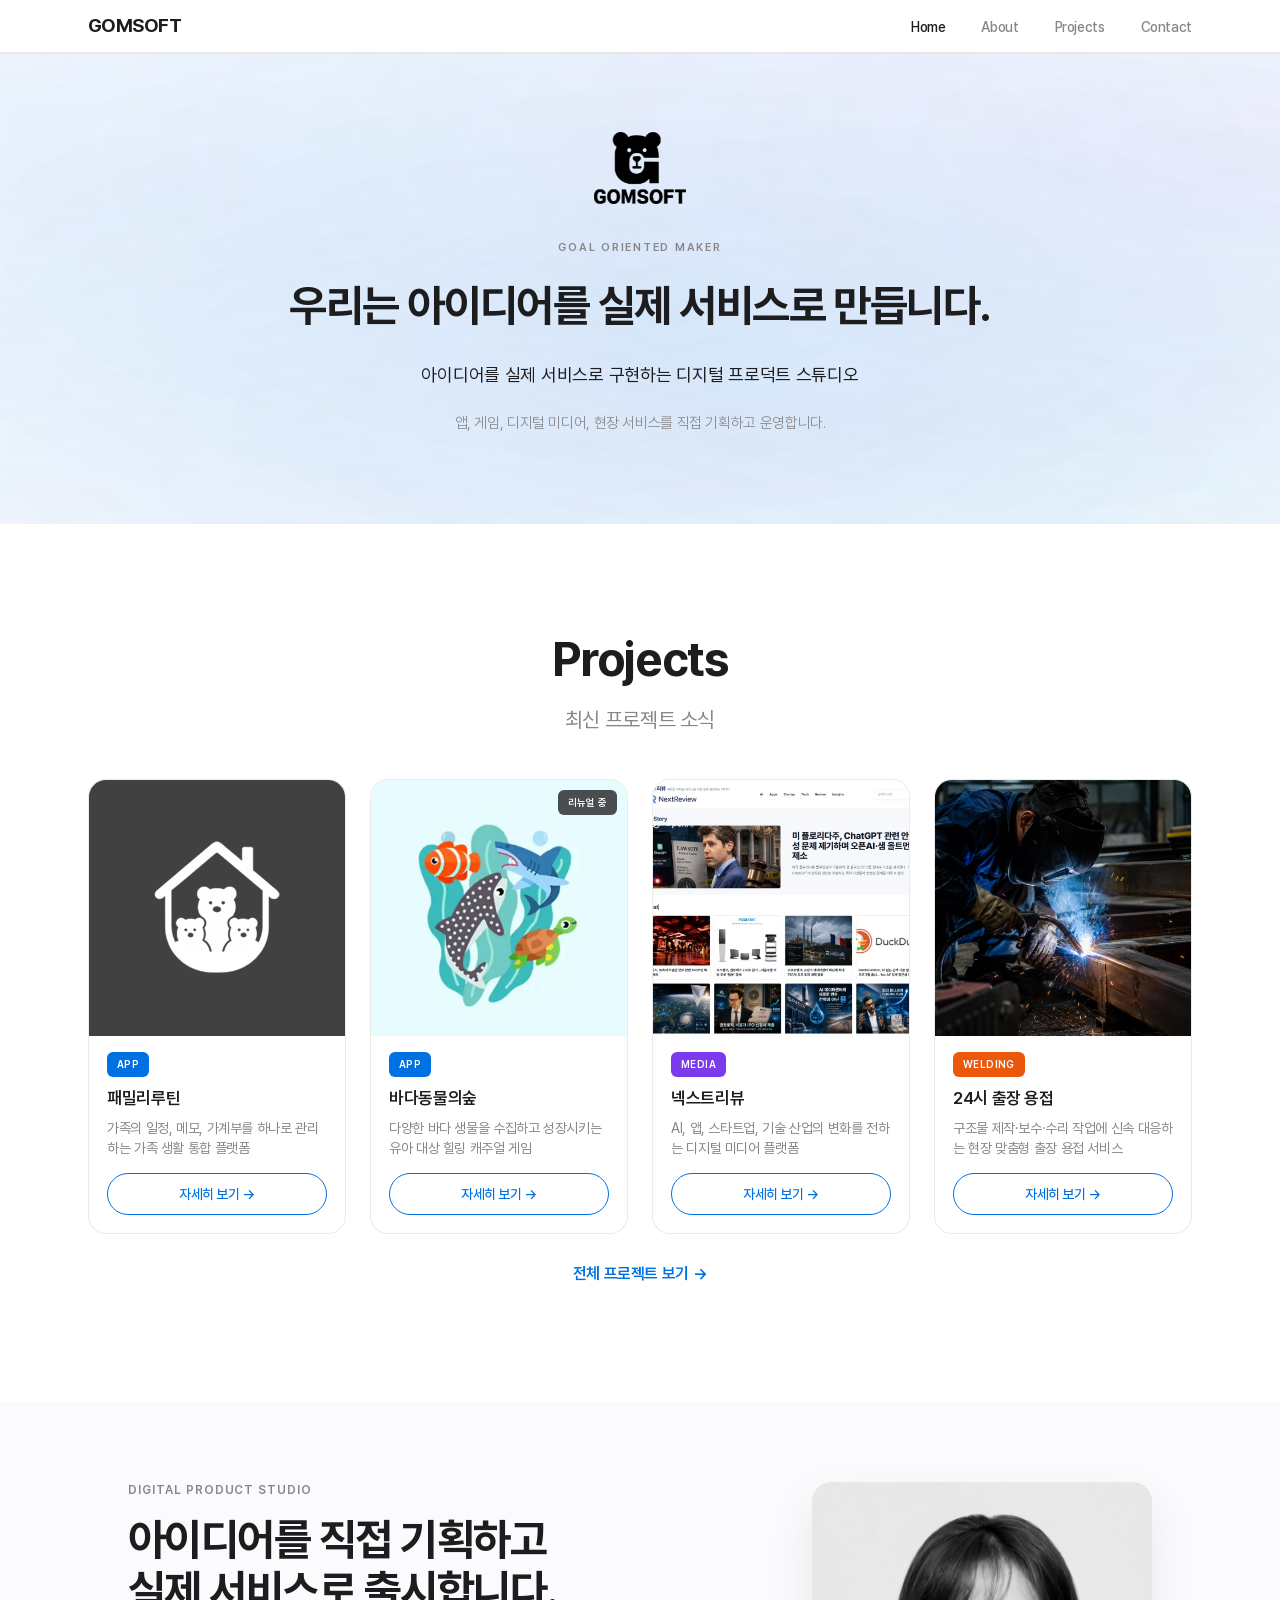
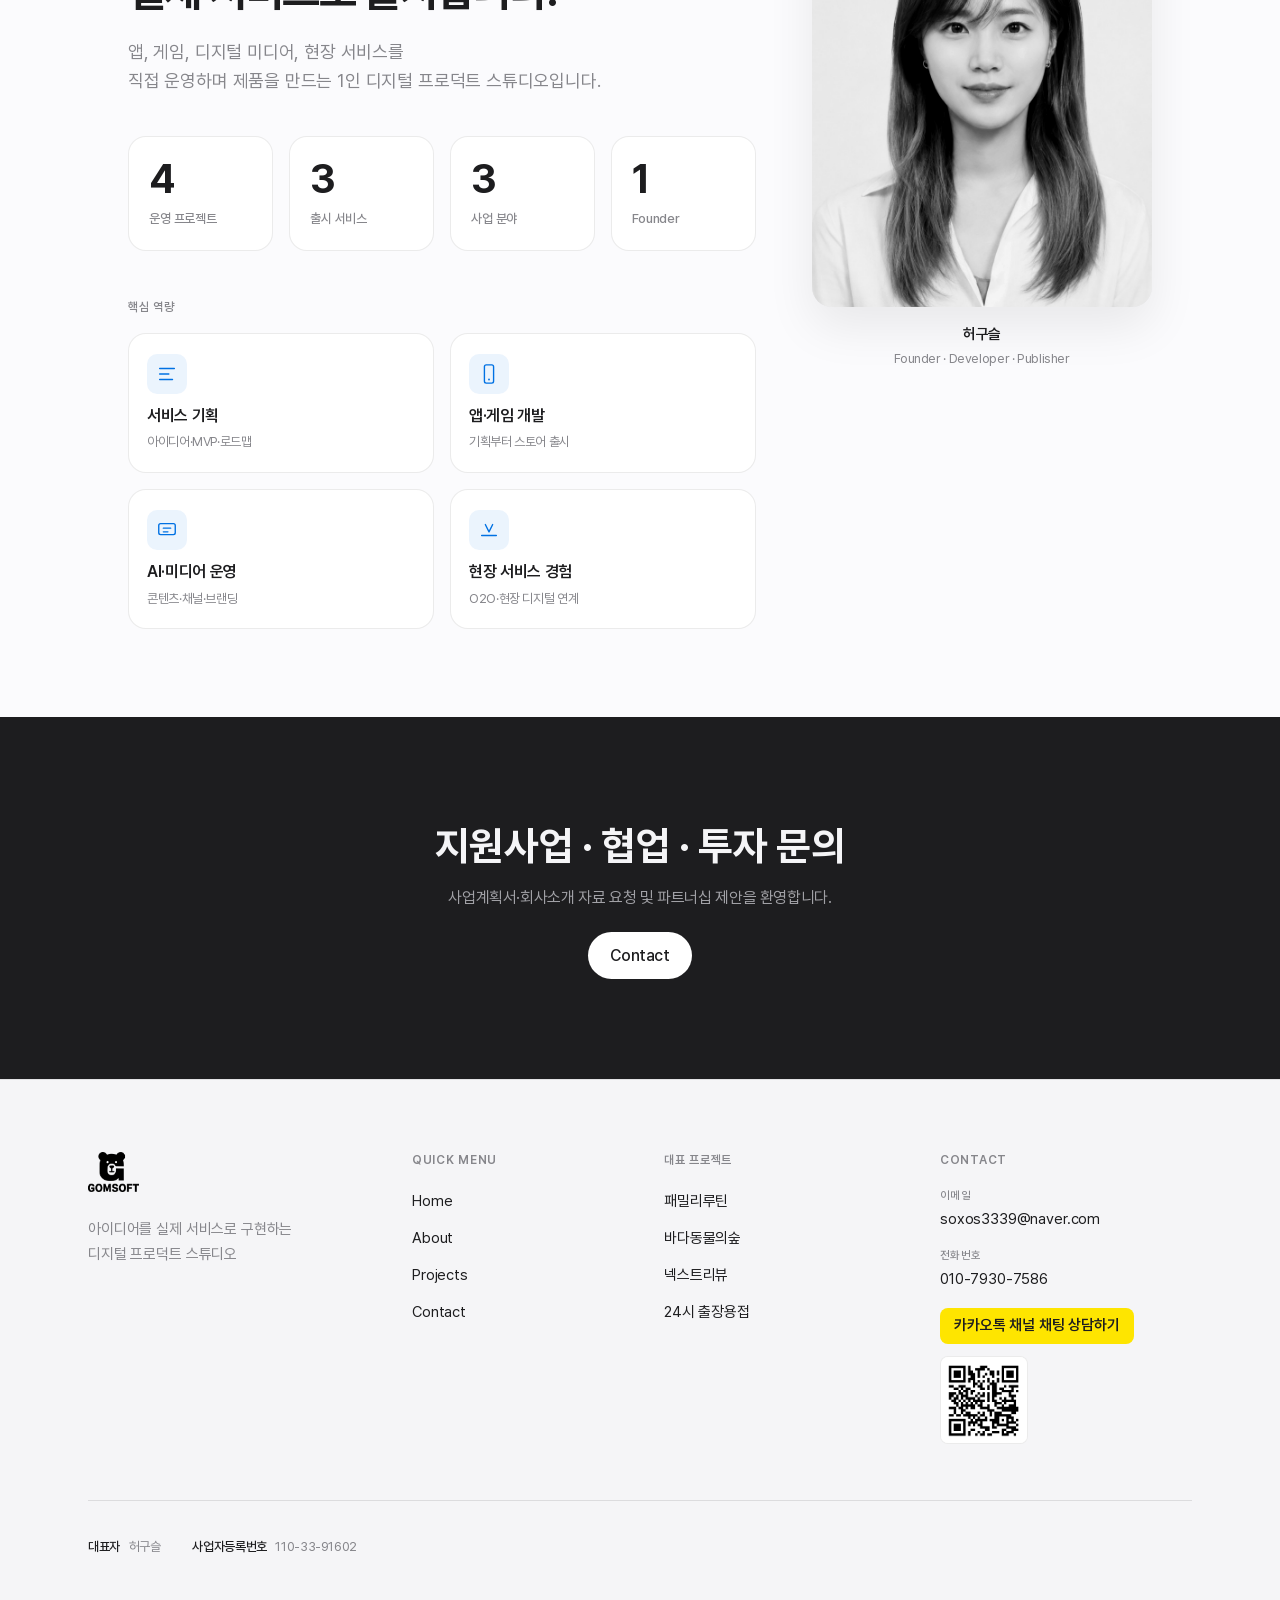
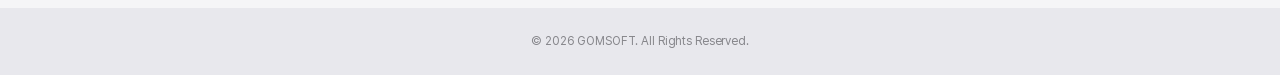
==== index.html @ bfc5f568 "오로라 카테고리마다 적용" ====
<!DOCTYPE html>
<html lang="ko">
<head>
  <meta charset="UTF-8">
  <meta name="viewport" content="width=device-width, initial-scale=1.0, viewport-fit=cover">
  <meta name="description" content="GOMSOFT — Goal Oriented Maker. 아이디어를 실제 서비스로 구현하는 디지털 프로덕트 스튜디오.">
  <meta property="og:title" content="GOMSOFT | 디지털 프로덕트 스튜디오">
  <meta property="og:description" content="우리는 아이디어를 실제 서비스로 만듭니다.">
  <meta property="og:type" content="website">
  <meta property="og:url" content="https://gomsoft.kr/">
  <meta property="og:image" content="https://gomsoft.kr/gomsoft_logo.png">
  <meta name="twitter:card" content="summary_large_image">
  <link rel="canonical" href="https://gomsoft.kr/">
  <link rel="preload" href="/assets/fonts/pretendard/Pretendard-Regular.subset.woff2" as="font" type="font/woff2" crossorigin>
  <link rel="preload" href="/assets/fonts/pretendard/Pretendard-Bold.subset.woff2" as="font" type="font/woff2" crossorigin>
  <link rel="stylesheet" href="/assets/css/main.css">
  <title>GOMSOFT | 디지털 프로덕트 스튜디오</title>
</head>
<body>
  <div id="siteHeader"></div>

  <section class="hero" id="homeHero">
    <div class="hero-inner">
      <div class="hero-logo">
        <img src="/assets/images/gomsoft-logo.png" alt="GOMSOFT" decoding="async">
      </div>
      <p class="hero-eyebrow" id="heroEyebrow"></p>
      <h1 id="heroHeadline"></h1>
      <p class="hero-lead" id="heroLead"></p>
      <p class="hero-support" id="heroSupport"></p>
    </div>
  </section>

  <section class="section section-alt home-projects-section">
    <div class="container">
      <div class="section-header">
        <h2>Projects</h2>
        <p>최신 프로젝트 소식</p>
      </div>
      <div id="projectsPreview">
        <div class="empty-state"><p>불러오는 중…</p></div>
      </div>
      <p class="section-footer-link">
        <a href="/projects/">전체 프로젝트 보기 →</a>
      </p>
    </div>
  </section>

  <div id="companyProfile"></div>

  <section class="cta-band">
    <h2>지원사업 · 협업 · 투자 문의</h2>
    <p>사업계획서·회사소개 자료 요청 및 파트너십 제안을 환영합니다.</p>
    <a href="/contact/" class="btn btn-primary">Contact</a>
  </section>

  <div id="siteFooter"></div>

  <script src="/assets/js/config.js"></script>
  <script src="/assets/js/project-types.js"></script>
  <script src="/assets/js/post-links.js"></script>
  <script src="/assets/js/components.js"></script>
  <script src="/assets/js/posts.js"></script>
  <script>
    document.getElementById("siteHeader").innerHTML = renderSiteHeader("home");
    document.getElementById("siteFooter").innerHTML = renderSiteFooter();
    const homeHero = document.getElementById("homeHero");
    if (homeHero) homeHero.insertAdjacentHTML("afterbegin", renderHeroAuroraMarkup());
    initHomePage();
    initNavigation();
    initHomeProjectsPreview();
    initHomeCompanyOverview();
  </script>
</body>
</html>
---- assets/css/main.css ----
@import url("/assets/css/pretendard.css");

/* ——— Mobile First · Breakpoints ———
   Mobile:  default ~767px
   Tablet:  min-width 768px
   Desktop: min-width 1200px
*/
:root {
  --bg: #ffffff;
  --bg-subtle: #fbfbfd;
  --text: #1d1d1f;
  --text-secondary: #86868b;
  --accent: #0071e3;
  --border: rgba(0, 0, 0, 0.08);
  --radius: 18px;
  --radius-sm: 12px;
  --nav-height: 52px;
  --mobile-category-nav-height: 48px;
  --header-stack-height: calc(var(--nav-height) + var(--mobile-category-nav-height));
  --container-pad: 20px;
  --max-width: 100%;
  --section-pad: 56px;
  --grid-gap: 16px;
  --font: "Pretendard", -apple-system, BlinkMacSystemFont, "Segoe UI", sans-serif;
  --fw-thin: 100;
  --fw-extralight: 200;
  --fw-light: 300;
  --fw-regular: 400;
  --fw-medium: 500;
  --fw-semibold: 600;
  --fw-bold: 700;
  --fw-extrabold: 800;
  --fw-black: 900;
}

*,
*::before,
*::after {
  box-sizing: border-box;
}

html {
  scroll-behavior: smooth;
  overflow-x: hidden;
}

body {
  margin: 0;
  overflow-x: hidden;
  font-family: var(--font);
  font-weight: var(--fw-regular);
  background: var(--bg);
  color: var(--text);
  line-height: 1.47059;
  font-size: 16px;
  letter-spacing: -0.022em;
  -webkit-font-smoothing: antialiased;
}

img,
video {
  max-width: 100%;
  height: auto;
  display: block;
}

a {
  color: var(--accent);
  text-decoration: none;
}

button,
input,
select,
textarea {
  font-family: var(--font);
}

.container {
  width: 100%;
  max-width: var(--max-width);
  margin: 0 auto;
  padding: 0 var(--container-pad);
}

/* ——— Nav (fixed header · mobile category tabs) ——— */
.site-header-stack {
  position: fixed;
  top: 0;
  left: 0;
  right: 0;
  z-index: 1000;
  background: rgba(255, 255, 255, 0.94);
  backdrop-filter: saturate(180%) blur(20px);
  -webkit-backdrop-filter: saturate(180%) blur(20px);
  border-bottom: 1px solid var(--border);
  box-shadow: 0 1px 0 rgba(0, 0, 0, 0.04);
}

.site-header {
  position: relative;
  top: auto;
  height: var(--nav-height);
  background: transparent;
  backdrop-filter: none;
  -webkit-backdrop-filter: none;
  border-bottom: none;
}

.mobile-category-nav {
  display: none;
}

body {
  padding-top: var(--nav-height);
}

.nav-inner {
  width: 100%;
  max-width: var(--max-width);
  margin: 0 auto;
  padding: 0 var(--container-pad);
  height: 100%;
  display: flex;
  align-items: center;
  justify-content: space-between;
}

.logo {
  font-size: 19px;
  font-weight: var(--fw-bold);
  letter-spacing: -0.03em;
  color: var(--text);
  text-decoration: none;
  z-index: 1001;
}

.logo:hover {
  text-decoration: none;
}

.nav-toggle {
  display: flex;
  flex-direction: column;
  align-items: center;
  justify-content: center;
  gap: 5px;
  width: 44px;
  height: 44px;
  margin: 0;
  padding: 0;
  background: var(--bg);
  border: 1px solid var(--border);
  border-radius: 10px;
  cursor: pointer;
  z-index: 1001;
  flex-shrink: 0;
  -webkit-tap-highlight-color: transparent;
  transition: background 0.2s ease, border-color 0.2s ease;
}

.nav-toggle-bar {
  display: block;
  width: 18px;
  height: 2px;
  background: var(--text);
  border-radius: 1px;
  transition: transform 0.2s ease, opacity 0.2s ease;
}

.nav-toggle.is-open .nav-toggle-bar:nth-child(1) {
  transform: translateY(7px) rotate(45deg);
}

.nav-toggle.is-open .nav-toggle-bar:nth-child(2) {
  opacity: 0;
}

.nav-toggle.is-open .nav-toggle-bar:nth-child(3) {
  transform: translateY(-7px) rotate(-45deg);
}

.nav-menu {
  position: fixed;
  top: var(--header-stack-height);
  left: 0;
  right: 0;
  list-style: none;
  margin: 0;
  padding: 20px var(--container-pad) 28px;
  background: rgba(255, 255, 255, 0.55);
  backdrop-filter: saturate(180%) blur(20px);
  -webkit-backdrop-filter: saturate(180%) blur(20px);
  flex-direction: column;
  align-items: stretch;
  gap: 4px;
  border-bottom: 1px solid var(--border);
  transform: translateY(-110%);
  opacity: 0;
  pointer-events: none;
  transition: transform 0.28s ease, opacity 0.28s ease;
}

.nav-menu.open {
  transform: translateY(0);
  opacity: 1;
  pointer-events: auto;
}

.nav-menu a {
  display: block;
  padding: 14px 4px;
  font-size: 17px;
  font-weight: var(--fw-medium);
  color: var(--text-secondary);
  text-decoration: none;
  min-height: 44px;
  line-height: 44px;
}

.nav-menu a:hover,
.nav-menu a.active {
  color: var(--text);
  text-decoration: none;
}

/* Mobile: category tabs below header */
@media (max-width: 767px) {
  .mobile-category-nav {
    display: block;
    height: var(--mobile-category-nav-height);
    border-top: 1px solid var(--border);
    background: rgba(255, 255, 255, 0.98);
  }

  .mobile-category-nav-inner {
    display: flex;
    align-items: stretch;
    gap: 6px;
    height: 100%;
    padding: 6px var(--container-pad);
    overflow-x: auto;
    -webkit-overflow-scrolling: touch;
    scrollbar-width: none;
  }

  .mobile-category-nav-inner::-webkit-scrollbar {
    display: none;
  }

  .mobile-category-link {
    flex: 1 0 auto;
    min-width: 4.5rem;
    display: inline-flex;
    align-items: center;
    justify-content: center;
    padding: 0 12px;
    font-size: 13px;
    font-weight: var(--fw-medium);
    letter-spacing: -0.01em;
    color: var(--text-secondary);
    text-decoration: none;
    background: var(--bg-subtle);
    border: 1px solid var(--border);
    border-radius: 8px;
    white-space: nowrap;
    transition: background 0.2s ease, color 0.2s ease, border-color 0.2s ease;
    -webkit-tap-highlight-color: transparent;
  }

  .mobile-category-link.active {
    color: #fff;
    background: var(--text);
    border-color: var(--text);
  }

  body {
    padding-top: var(--header-stack-height);
  }

  .post-detail {
    padding-top: 32px;
  }

  .page-hero {
    padding-top: 28px;
  }

  .contact-hero {
    padding-top: 40px;
  }

  .admin-wrap {
    padding-top: 24px;
  }
}

/* ——— Hero (Aurora · OpenAI / Linear tone) ——— */
:root {
  --hero-aurora-blue: rgba(59, 130, 246, 0.11);
  --hero-aurora-purple: rgba(139, 92, 246, 0.11);
  --hero-aurora-cyan: rgba(6, 182, 212, 0.09);
}

@keyframes hero-aurora-blue {
  0%,
  100% {
    transform: translate(-12%, -8%) scale(1.02) rotate(-2deg);
    opacity: 0.45;
  }
  25% {
    transform: translate(10%, -10%) scale(1.14) rotate(1deg);
    opacity: 1;
  }
  50% {
    transform: translate(12%, 10%) scale(1.1) rotate(2deg);
    opacity: 0.55;
  }
  75% {
    transform: translate(-8%, 12%) scale(1.12) rotate(-1deg);
    opacity: 0.88;
  }
}

@keyframes hero-aurora-purple {
  0%,
  100% {
    transform: translate(10%, -6%) scale(1.08) rotate(1deg);
    opacity: 0.5;
  }
  33% {
    transform: translate(-14%, 4%) scale(1.15) rotate(-2deg);
    opacity: 0.95;
  }
  66% {
    transform: translate(-6%, 14%) scale(1.1) rotate(1deg);
    opacity: 0.6;
  }
}

@keyframes hero-aurora-cyan {
  0%,
  100% {
    transform: translate(0%, 10%) scale(1.05) rotate(0deg);
    opacity: 0.4;
  }
  20% {
    transform: translate(-10%, -6%) scale(1.12) rotate(-1deg);
    opacity: 0.85;
  }
  55% {
    transform: translate(8%, -12%) scale(1.16) rotate(2deg);
    opacity: 1;
  }
  80% {
    transform: translate(14%, 6%) scale(1.08) rotate(-2deg);
    opacity: 0.5;
  }
}

@keyframes hero-logo-float {
  0%,
  100% {
    transform: translateY(-4px);
  }
  50% {
    transform: translateY(4px);
  }
}

@keyframes hero-fade-up {
  from {
    opacity: 0;
    transform: translateY(20px);
  }
  to {
    opacity: 1;
    transform: translateY(0);
  }
}

.hero {
  position: relative;
  overflow: hidden;
  text-align: center;
  padding: 40px var(--container-pad) 64px;
  background: #ffffff;
  isolation: isolate;
}

.hero-aurora {
  position: absolute;
  inset: 0;
  z-index: 0;
  pointer-events: none;
  overflow: hidden;
}

.hero-aurora-layer {
  position: absolute;
  width: 165%;
  height: 165%;
  left: -32%;
  top: -32%;
  will-change: transform, opacity;
  border-radius: 50%;
  opacity: 0.75;
}

.hero-aurora-layer--blue {
  background:
    radial-gradient(ellipse 92% 88% at 24% 36%, var(--hero-aurora-blue) 0%, transparent 74%),
    radial-gradient(ellipse 70% 65% at 55% 70%, rgba(59, 130, 246, 0.06) 0%, transparent 72%);
  animation: hero-aurora-blue 6s ease-in-out infinite;
}

.hero-aurora-layer--purple {
  background:
    radial-gradient(ellipse 90% 86% at 78% 32%, var(--hero-aurora-purple) 0%, transparent 74%),
    radial-gradient(ellipse 72% 68% at 40% 88%, rgba(139, 92, 246, 0.05) 0%, transparent 70%);
  animation: hero-aurora-purple 7s ease-in-out infinite;
}

.hero-aurora-layer--cyan {
  background:
    radial-gradient(ellipse 95% 90% at 52% 52%, var(--hero-aurora-cyan) 0%, transparent 76%),
    radial-gradient(ellipse 80% 75% at 68% 68%, rgba(6, 182, 212, 0.05) 0%, transparent 72%);
  animation: hero-aurora-cyan 8s ease-in-out infinite;
}

.hero-inner {
  position: relative;
  z-index: 1;
  max-width: 680px;
  margin: 0 auto;
  padding: 0 8px;
}

.hero-logo {
  margin-bottom: 28px;
}

.hero-logo img {
  display: block;
  width: auto;
  height: auto;
  max-width: min(240px, 78vw);
  max-height: 56px;
  margin: 0 auto;
  object-fit: contain;
  animation: hero-logo-float 8s ease-in-out infinite;
}

.hero-eyebrow {
  margin: 0 0 20px;
  padding: 0;
  font-size: 11px;
  font-weight: var(--fw-semibold);
  letter-spacing: 0.16em;
  text-transform: uppercase;
  color: var(--text-secondary);
  opacity: 0;
  animation: hero-fade-up 0.8s cubic-bezier(0.22, 1, 0.36, 1) 0.05s forwards;
}

.hero h1 {
  font-size: clamp(28px, 6.2vw, 48px);
  font-weight: var(--fw-bold);
  letter-spacing: -0.035em;
  line-height: 1.18;
  margin: 0 auto 24px;
  max-width: 11em;
  word-break: keep-all;
  text-wrap: balance;
  opacity: 0;
  animation: hero-fade-up 0.8s cubic-bezier(0.22, 1, 0.36, 1) forwards;
}

.hero-lead {
  font-size: clamp(16px, 2.6vw, 19px);
  font-weight: var(--fw-regular);
  letter-spacing: -0.015em;
  line-height: 1.65;
  color: var(--text);
  margin: 0 auto 18px;
  max-width: 20em;
  word-break: keep-all;
  text-wrap: balance;
  opacity: 0;
  animation: hero-fade-up 0.8s cubic-bezier(0.22, 1, 0.36, 1) 0.2s forwards;
}

.hero-support {
  font-size: clamp(14px, 2.2vw, 16px);
  font-weight: var(--fw-light);
  line-height: 1.75;
  color: var(--text-secondary);
  margin: 0 auto;
  max-width: 24em;
  word-break: keep-all;
  text-wrap: pretty;
  opacity: 0;
  animation: hero-fade-up 0.8s cubic-bezier(0.22, 1, 0.36, 1) 0.4s forwards;
}

@media (prefers-reduced-motion: reduce) {
  .hero-aurora-layer,
  .hero-logo img {
    animation: none;
  }

  .hero-eyebrow,
  .hero h1,
  .hero-lead,
  .hero-support {
    animation: none;
    opacity: 1;
    transform: none;
  }
}

/* ——— Buttons ——— */
.btn {
  display: inline-flex;
  align-items: center;
  justify-content: center;
  min-height: 44px;
  padding: 12px 22px;
  font-size: 16px;
  font-weight: var(--fw-medium);
  border-radius: 980px;
  text-decoration: none;
  transition: background 0.2s, transform 0.2s, box-shadow 0.2s;
  border: none;
  cursor: pointer;
  -webkit-tap-highlight-color: transparent;
}

.btn-primary {
  background: var(--accent);
  color: #fff;
}

.btn-secondary {
  background: transparent;
  color: var(--accent);
  border: 1px solid var(--accent);
}

/* ——— Sections ——— */
.section {
  padding: var(--section-pad) 0;
}

.section-alt {
  background: var(--bg-subtle);
}

.section-header {
  text-align: center;
  max-width: 640px;
  margin: 0 auto 32px;
  padding: 0 4px;
}

.section-header h2 {
  font-size: clamp(26px, 6vw, 48px);
  font-weight: var(--fw-bold);
  letter-spacing: -0.03em;
  margin: 0 0 10px;
}

.section-header p {
  font-size: clamp(15px, 3.8vw, 21px);
  color: var(--text-secondary);
  margin: 0;
}

/* ——— Home: Hero · Profile · Projects bands ——— */
.home-projects-section {
  background: var(--bg);
}

/* ——— Company Overview (Home) ——— */
.profile-section.company-overview {
  padding: 64px 0 72px;
  background: var(--bg-subtle);
}

.company-overview-inner {
  max-width: 1120px;
}

.company-overview-layout {
  display: flex;
  flex-direction: column;
  gap: 48px;
  align-items: stretch;
}

.company-overview-visual {
  order: -1;
  width: 100%;
  max-width: 320px;
  margin: 0 auto;
}

.overview-portrait {
  margin: 0;
}

.overview-portrait-frame {
  border-radius: 20px;
  overflow: hidden;
  background: #e8e8ed;
  box-shadow: 0 20px 48px rgba(0, 0, 0, 0.08);
  line-height: 0;
}

.overview-portrait-frame img {
  display: block;
  width: 100%;
  aspect-ratio: 4 / 5;
  object-fit: cover;
  object-position: center top;
  filter: grayscale(100%) contrast(1.06);
}

.overview-portrait-caption {
  display: flex;
  flex-direction: column;
  gap: 4px;
  margin-top: 16px;
  padding: 0 4px;
  text-align: center;
}

.overview-portrait-name {
  font-size: 15px;
  font-weight: var(--fw-semibold);
  letter-spacing: -0.02em;
  color: var(--text);
}

.overview-portrait-role {
  font-size: 13px;
  color: var(--text-secondary);
}

.company-overview-main {
  min-width: 0;
}

.overview-eyebrow {
  margin: 0 0 16px;
  font-size: 12px;
  font-weight: var(--fw-semibold);
  letter-spacing: 0.08em;
  text-transform: uppercase;
  color: var(--text-secondary);
}

.overview-headline {
  margin: 0 0 20px;
  font-size: clamp(28px, 6.5vw, 44px);
  font-weight: var(--fw-bold);
  letter-spacing: -0.035em;
  line-height: 1.15;
  color: var(--text);
}

.overview-description {
  margin: 0 0 40px;
  max-width: 36em;
  font-size: clamp(16px, 2.6vw, 18px);
  font-weight: var(--fw-regular);
  line-height: 1.65;
  color: var(--text-secondary);
  letter-spacing: -0.01em;
}

.overview-kpi-grid {
  display: grid;
  grid-template-columns: repeat(2, minmax(0, 1fr));
  gap: 12px;
  margin-bottom: 48px;
}

.overview-kpi-card {
  padding: 22px 20px;
  background: var(--bg);
  border: 1px solid var(--border);
  border-radius: var(--radius);
  transition: box-shadow 0.25s ease, transform 0.25s ease, border-color 0.2s ease;
}

.overview-kpi-value {
  display: block;
  font-size: clamp(32px, 8vw, 40px);
  font-weight: var(--fw-bold);
  letter-spacing: -0.04em;
  line-height: 1;
  color: var(--text);
}

.overview-kpi-label {
  display: block;
  margin-top: 10px;
  font-size: 13px;
  font-weight: var(--fw-medium);
  color: var(--text-secondary);
  letter-spacing: -0.01em;
}

.overview-capabilities-label {
  margin: 0 0 16px;
  font-size: 12px;
  font-weight: var(--fw-semibold);
  letter-spacing: 0.06em;
  text-transform: uppercase;
  color: var(--text-secondary);
}

.overview-cap-grid {
  display: grid;
  grid-template-columns: 1fr;
  gap: 12px;
}

.overview-cap-card {
  display: flex;
  flex-direction: column;
  align-items: flex-start;
  gap: 10px;
  padding: 20px 18px;
  background: var(--bg);
  border: 1px solid var(--border);
  border-radius: var(--radius);
  transition: box-shadow 0.25s ease, transform 0.25s ease, border-color 0.2s ease;
}

.overview-cap-icon-wrap {
  display: flex;
  align-items: center;
  justify-content: center;
  width: 40px;
  height: 40px;
  border-radius: 10px;
  background: rgba(0, 113, 227, 0.08);
  color: var(--accent);
}

.overview-cap-title {
  margin: 0;
  font-size: 16px;
  font-weight: var(--fw-semibold);
  letter-spacing: -0.02em;
  color: var(--text);
}

.overview-cap-desc {
  margin: -4px 0 0;
  font-size: 13px;
  line-height: 1.45;
  color: var(--text-secondary);
}

/* ——— Project cards (About · 진행 중인 사업) ——— */
.project-grid {
  display: grid;
  grid-template-columns: 1fr;
  gap: var(--grid-gap);
  max-width: 960px;
  margin: 0 auto;
}

.project-card {
  background: var(--bg);
  border: 1px solid var(--border);
  border-radius: var(--radius);
  padding: 18px;
  display: flex;
  flex-direction: row;
  align-items: flex-start;
  gap: 16px;
  height: 100%;
  min-width: 0;
  transition: box-shadow 0.25s ease, transform 0.25s ease;
}

.section-alt .project-card {
  background: #fff;
}

.project-card-media {
  position: relative;
  flex-shrink: 0;
  width: 88px;
  height: 88px;
  border-radius: 10px;
  overflow: hidden;
  background: var(--bg-subtle);
}

.project-card-media .post-card-status-overlay {
  top: 6px;
  right: 6px;
  font-size: 9px;
  padding: 4px 7px;
}

.project-card-media img {
  width: 100%;
  height: 100%;
  object-fit: cover;
  display: block;
}

.project-card-body {
  flex: 1;
  min-width: 0;
  display: flex;
  flex-direction: column;
  align-items: flex-start;
  text-align: left;
}

.project-card h3 {
  font-size: 17px;
  font-weight: var(--fw-bold);
  margin: 0;
  letter-spacing: -0.02em;
}

.project-card-body > p {
  font-size: 14px;
  color: var(--text-secondary);
  margin: 6px 0 0;
  line-height: 1.45;
}

.project-card-meta {
  display: flex;
  gap: 8px;
  flex-wrap: wrap;
  margin-bottom: 8px;
}

.project-tag,
.project-status {
  font-size: 11px;
  font-weight: var(--fw-semibold);
  padding: 4px 8px;
  border-radius: 6px;
  background: var(--bg-subtle);
  color: var(--text-secondary);
}

.project-status {
  color: var(--text);
}

.project-chips {
  display: flex;
  flex-wrap: wrap;
  gap: 6px;
  margin-top: 10px;
}

.project-chip {
  font-size: 11px;
  color: var(--text-secondary);
  padding: 4px 8px;
  border: 1px solid var(--border);
  border-radius: 6px;
  background: var(--bg);
}

.project-card-actions {
  display: flex;
  flex-wrap: wrap;
  gap: 8px;
  margin-top: 14px;
  width: 100%;
}

.project-card-btn {
  min-height: 38px;
  padding: 8px 18px;
  font-size: 14px;
  text-decoration: none;
  flex: 1 1 auto;
  min-width: 0;
}

@media (min-width: 480px) {
  .project-card {
    padding: 20px;
    gap: 20px;
  }

  .project-card-media {
    width: 104px;
    height: 104px;
    border-radius: 12px;
  }

  .project-card h3 {
    font-size: 19px;
  }

  .project-card-btn {
    flex: 0 1 auto;
    width: auto;
  }
}

@media (min-width: 768px) {
  .project-card-media {
    width: 112px;
    height: 112px;
  }
}

/* ——— Post / Projects grid ——— */
.post-grid {
  display: grid;
  grid-template-columns: repeat(2, minmax(0, 1fr));
  gap: var(--grid-gap);
  width: 100%;
  align-items: stretch;
}

.post-card {
  display: flex;
  flex-direction: column;
  height: 100%;
  min-width: 0;
  background: var(--bg);
  border-radius: var(--radius);
  overflow: hidden;
  border: 1px solid var(--border);
  color: inherit;
  transition: box-shadow 0.25s ease, transform 0.25s ease;
  -webkit-tap-highlight-color: transparent;
}

.post-card-thumb-link {
  display: block;
  flex-shrink: 0;
  text-decoration: none;
}

.post-card-thumb {
  position: relative;
  width: 100%;
  aspect-ratio: 1 / 1;
  background: var(--bg-subtle);
  overflow: hidden;
}

.post-card-status-overlay {
  position: absolute;
  top: 10px;
  right: 10px;
  z-index: 2;
  font-size: 10px;
  font-weight: var(--fw-semibold);
  letter-spacing: 0.02em;
  color: #fff;
  background: rgba(29, 29, 31, 0.78);
  backdrop-filter: blur(8px);
  padding: 5px 10px;
  border-radius: 6px;
  pointer-events: none;
}

.post-card-thumb img {
  width: 100%;
  height: 100%;
  object-fit: cover;
}

.post-card-badge {
  align-self: flex-start;
  font-size: 10px;
  font-weight: var(--fw-semibold);
  letter-spacing: 0.04em;
  text-transform: uppercase;
  color: #fff;
  padding: 5px 10px;
  border-radius: 6px;
  margin: 0 0 10px;
}

.badge-app {
  background: #0071e3;
}

.badge-media {
  background: #7c3aed;
}

.badge-welding {
  background: #ea580c;
}

.post-card-body {
  flex: 1;
  display: flex;
  flex-direction: column;
  padding: 14px 14px 16px;
  min-height: 0;
}

.post-card-title {
  font-size: 15px;
  font-weight: var(--fw-semibold);
  margin: 0 0 8px;
  line-height: 1.35;
}

.post-card-title a {
  color: var(--text);
  text-decoration: none;
  display: -webkit-box;
  -webkit-line-clamp: 2;
  -webkit-box-orient: vertical;
  overflow: hidden;
}

.post-card-title a:hover {
  color: var(--accent);
  text-decoration: none;
}

.post-card-summary {
  font-size: 13px;
  color: var(--text-secondary);
  margin: 0 0 14px;
  line-height: 1.45;
  flex: 1;
  display: -webkit-box;
  -webkit-line-clamp: 3;
  -webkit-box-orient: vertical;
  overflow: hidden;
}

.post-card-cta {
  width: 100%;
  margin-top: auto;
  font-size: 14px;
  padding: 10px 16px;
  min-height: 40px;
}

.post-card-type,
.post-card-date {
  display: none;
}

/* ——— Projects stats ——— */
#projectsPostList.is-filtering .post-grid {
  opacity: 0;
  transform: translateY(10px);
}

#projectsPostList .post-grid {
  transition: opacity 0.35s ease, transform 0.35s ease;
}

.projects-stats {
  display: grid;
  grid-template-columns: repeat(2, minmax(0, 1fr));
  gap: 12px;
  margin-bottom: 28px;
}

.projects-stats--three {
  grid-template-columns: 1fr;
}

@media (min-width: 480px) {
  .projects-stats--three {
    grid-template-columns: repeat(3, minmax(0, 1fr));
  }
}

.about-project-stats {
  max-width: 1040px;
  margin: 0 auto 36px;
  padding: 0 4px;
}

.about-project-stats .projects-stats,
.about-stats {
  margin-bottom: 0;
}

.about-stats {
  grid-template-columns: repeat(2, minmax(0, 1fr));
  gap: 12px;
}

.stat-item {
  text-align: center;
  padding: 20px 12px;
  background: var(--bg-subtle);
  border: 1px solid var(--border);
  border-radius: var(--radius-sm);
}

.stat-value {
  display: block;
  font-size: clamp(28px, 7vw, 40px);
  font-weight: var(--fw-bold);
  letter-spacing: -0.03em;
  line-height: 1.1;
  color: var(--text);
}

.stat-label {
  display: block;
  margin-top: 8px;
  font-size: 13px;
  font-weight: var(--fw-semibold);
  color: var(--text);
  letter-spacing: -0.01em;
}

.stat-desc {
  display: block;
  margin-top: 4px;
  font-size: 11px;
  font-weight: var(--fw-regular);
  color: var(--text-secondary);
  line-height: 1.35;
}

.about-stats .stat-item {
  padding: 22px 14px;
}

.projects-stats-note {
  text-align: center;
  font-size: 13px;
  color: var(--text-secondary);
  margin: -12px 0 24px;
}

/* ——— Filter buttons ——— */
.project-filter-tabs {
  display: flex;
  justify-content: center;
  margin-bottom: 28px;
}

.project-filter-bar {
  display: inline-flex;
  flex-wrap: nowrap;
  max-width: 100%;
  overflow-x: auto;
  -webkit-overflow-scrolling: touch;
  padding: 4px;
  gap: 4px;
  background: var(--bg-subtle);
  border: 1px solid var(--border);
  border-radius: 12px;
  scrollbar-width: none;
}

.project-filter-bar::-webkit-scrollbar {
  display: none;
}

.filter-tab {
  flex-shrink: 0;
  min-height: 44px;
  padding: 10px 20px;
  font-size: 14px;
  font-weight: var(--fw-medium);
  font-family: var(--font);
  border: none;
  border-radius: 8px;
  background: transparent;
  color: var(--text-secondary);
  cursor: pointer;
  transition: background 0.2s, color 0.2s, box-shadow 0.2s;
}

.filter-tab.active {
  background: #fff;
  color: var(--text);
  font-weight: var(--fw-bold);
  box-shadow: 0 1px 6px rgba(0, 0, 0, 0.08);
}

/* ——— Post detail actions ——— */
.post-detail-actions {
  max-width: 720px;
  margin: 48px auto 0;
  padding: 0 var(--container-pad);
}

.post-detail-actions-row {
  display: flex;
  flex-wrap: nowrap;
  gap: 10px;
  justify-content: center;
  align-items: center;
  overflow-x: auto;
  -webkit-overflow-scrolling: touch;
  padding: 4px 2px 8px;
}

.post-detail-actions-row .btn {
  flex: 0 0 auto;
  white-space: nowrap;
  min-width: 0;
  padding-left: 18px;
  padding-right: 18px;
}

.post-detail-actions-row .btn-secondary {
  flex-shrink: 0;
}

.section-footer-link {
  text-align: center;
  margin-top: 28px;
  font-size: 16px;
  font-weight: var(--fw-semibold);
}

/* ——— About ——— */
.content-section {
  padding: var(--section-pad) 0;
}

.content-narrow {
  max-width: 720px;
  margin: 0 auto;
}

.about-page-section > .container {
  max-width: 960px;
  margin-left: auto;
  margin-right: auto;
}

.about-prose-rail {
  max-width: 720px;
  margin: 0 auto;
  width: 100%;
  padding: 0;
  box-sizing: border-box;
}

.about-section-head {
  text-align: center;
  max-width: 720px;
  margin: 0 auto 36px;
  padding: 0;
}

.about-section-title {
  font-size: clamp(26px, 5.5vw, 40px);
  font-weight: var(--fw-bold);
  letter-spacing: -0.03em;
  line-height: 1.15;
  color: var(--text);
  margin: 0;
}

.about-section-lead {
  font-size: 16px;
  font-weight: var(--fw-regular);
  color: var(--text-secondary);
  line-height: 1.55;
  margin: 12px 0 0;
  max-width: 36em;
  margin-left: auto;
  margin-right: auto;
}

.about-section-body {
  width: 100%;
  max-width: none;
  margin: 0;
  text-align: left;
}

.about-section-body p,
.content-narrow p {
  font-size: 16px;
  color: var(--text-secondary);
  line-height: 1.65;
  margin: 0 0 16px;
}

.about-section-body p:last-child {
  margin-bottom: 0;
}

.about-prose-rail .founder-profile {
  margin-top: 0;
  max-width: none;
  width: 100%;
}

.content-center-title {
  font-size: clamp(26px, 5.5vw, 40px);
  font-weight: var(--fw-bold);
  text-align: center;
  margin: 0 0 32px;
  color: var(--text);
}

.capability-grid {
  display: grid;
  grid-template-columns: 1fr;
  gap: var(--grid-gap);
}

.capability-card {
  padding: 22px;
  border: 1px solid var(--border);
  border-radius: var(--radius);
  background: var(--bg);
}

.capability-card h3 {
  font-size: 16px;
  font-weight: var(--fw-semibold);
  margin: 0 0 6px;
}

.capability-card p {
  font-size: 14px;
  color: var(--text-secondary);
  margin: 0;
}

/* ——— CTA ——— */
.cta-band {
  text-align: center;
  padding: var(--section-pad) var(--container-pad);
  background: var(--text);
  color: #f5f5f7;
}

.cta-band h2 {
  font-size: clamp(24px, 5.5vw, 40px);
  font-weight: var(--fw-bold);
  margin: 0 0 10px;
}

.cta-band p {
  color: #a1a1a6;
  margin: 0 0 22px;
  font-size: 16px;
}

.cta-band .btn-primary {
  background: #fff;
  color: var(--text);
}

/* ——— Post detail ——— */
.post-detail {
  padding: 32px 0 var(--section-pad);
}

.post-detail-header {
  max-width: 720px;
  margin: 0 auto 28px;
  text-align: center;
  padding: 0 var(--container-pad);
}

.post-detail-header h1 {
  font-size: clamp(26px, 6vw, 48px);
  font-weight: var(--fw-bold);
  margin: 0 0 10px;
}

.post-detail-meta {
  font-size: 14px;
  color: var(--text-secondary);
}

.post-detail-type {
  font-weight: var(--fw-semibold);
  color: var(--accent);
}

.post-content {
  max-width: 720px;
  margin: 0 auto;
  padding: 0 var(--container-pad);
  font-size: 16px;
  line-height: 1.65;
  letter-spacing: -0.01em;
  color: var(--text);
}

.post-content p {
  margin: 0 0 1em;
}

.post-content p:last-child {
  margin-bottom: 0;
}

.post-content h2 {
  font-size: 22px;
  font-weight: var(--fw-bold);
  letter-spacing: -0.02em;
  line-height: 1.35;
  margin: 1.5em 0 0.65em;
  color: var(--text);
}

.post-content h2:first-child {
  margin-top: 0;
}

.post-content h3 {
  font-size: 18px;
  font-weight: var(--fw-semibold);
  letter-spacing: -0.02em;
  line-height: 1.4;
  margin: 1.25em 0 0.5em;
  color: var(--text);
}

.post-content ul {
  margin: 0 0 1em;
  padding-left: 1.25em;
  list-style: disc;
}

.post-content li {
  margin: 0 0 0.35em;
  line-height: 1.65;
}

.post-content li:last-child {
  margin-bottom: 0;
}

.post-content strong {
  font-weight: var(--fw-semibold);
  color: var(--text);
}

.post-content a {
  color: var(--accent);
}

.post-content img {
  display: block;
  max-width: 600px;
  width: 100%;
  height: auto;
  border-radius: var(--radius-sm);
  margin: 20px auto;
}

.post-cover {
  max-width: 600px;
  width: 100%;
  margin: 0 auto 32px;
  border-radius: var(--radius);
  overflow: hidden;
  background: var(--bg-subtle);
}

.post-cover img {
  display: block;
  width: 100%;
  max-width: 600px;
  height: auto;
  margin: 0;
}

.page-hero,
.contact-hero {
  position: relative;
  overflow: hidden;
  text-align: center;
  background: #ffffff;
  isolation: isolate;
}

.page-hero {
  padding: 28px var(--container-pad) 32px;
}

.page-hero .container,
.contact-hero .container {
  position: relative;
  z-index: 1;
}

.page-hero h1 {
  font-size: clamp(30px, 7vw, 56px);
  font-weight: var(--fw-bold);
  margin: 0 0 8px;
}

.page-hero p {
  font-size: 16px;
  color: var(--text-secondary);
  margin: 0;
}

/* ——— Contact page ——— */
.contact-hero {
  padding: 40px var(--container-pad) 48px;
}

.contact-hero-title {
  font-size: clamp(28px, 6vw, 44px);
  font-weight: var(--fw-bold);
  letter-spacing: -0.035em;
  line-height: 1.15;
  margin: 0 0 16px;
  color: var(--text);
}

.contact-hero-lead {
  font-size: clamp(16px, 2.8vw, 20px);
  font-weight: var(--fw-regular);
  color: var(--text);
  margin: 0 0 8px;
  line-height: 1.5;
}

.contact-hero-support {
  font-size: clamp(15px, 2.4vw, 18px);
  font-weight: var(--fw-light);
  color: var(--text-secondary);
  margin: 0;
  line-height: 1.55;
}

/* Contact: subtle → white → subtle → white → subtle */
.contact-block {
  padding: var(--section-pad) 0;
  background: var(--bg-subtle);
}

.contact-block.section-alt {
  background: var(--bg);
}

.contact-block-head {
  text-align: center;
  max-width: 640px;
  margin: 0 auto 32px;
  padding: 0 4px;
}

.contact-block-title {
  font-size: clamp(22px, 5vw, 32px);
  font-weight: var(--fw-bold);
  letter-spacing: -0.03em;
  margin: 0 0 10px;
  color: var(--text);
}

.contact-block-lead {
  font-size: 15px;
  color: var(--text-secondary);
  margin: 0;
  line-height: 1.55;
}

.contact-inquiry-grid {
  display: grid;
  grid-template-columns: 1fr;
  gap: 12px;
  max-width: 960px;
  margin: 0 auto;
}

.contact-inquiry-card {
  display: flex;
  flex-direction: column;
  align-items: flex-start;
  text-align: left;
  width: 100%;
  padding: 22px 20px;
  border: 1px solid var(--border);
  border-radius: var(--radius);
  background: var(--bg);
  cursor: pointer;
  font-family: var(--font);
  transition: box-shadow 0.25s ease, transform 0.25s ease, border-color 0.2s;
  -webkit-tap-highlight-color: transparent;
}

.contact-inquiry-icon-wrap {
  display: flex;
  align-items: center;
  justify-content: center;
  width: 48px;
  height: 48px;
  margin-bottom: 14px;
  border-radius: 12px;
  background: rgba(0, 113, 227, 0.08);
  color: var(--accent);
}

.contact-inquiry-icon {
  display: block;
}

.contact-inquiry-card h3 {
  font-size: 16px;
  font-weight: var(--fw-semibold);
  margin: 0 0 6px;
  color: var(--text);
  letter-spacing: -0.02em;
}

.contact-inquiry-card p {
  font-size: 13px;
  color: var(--text-secondary);
  margin: 0;
  line-height: 1.45;
}

.contact-why-panel {
  max-width: 640px;
  margin: 0 auto;
  padding: 28px 24px;
  background: var(--bg);
  border: 1px solid var(--border);
  border-radius: var(--radius);
  box-shadow: 0 4px 20px rgba(0, 0, 0, 0.04);
}

.contact-why-list {
  list-style: none;
  margin: 0;
  padding: 0;
  display: flex;
  flex-direction: column;
  gap: 14px;
}

.contact-why-item {
  display: flex;
  align-items: flex-start;
  gap: 12px;
  font-size: 15px;
  line-height: 1.5;
  color: var(--text);
}

.contact-why-check {
  flex-shrink: 0;
  width: 22px;
  height: 22px;
  display: inline-flex;
  align-items: center;
  justify-content: center;
  font-size: 12px;
  font-weight: var(--fw-bold);
  color: #fff;
  background: var(--accent);
  border-radius: 50%;
  margin-top: 1px;
}

.contact-closing {
  text-align: center;
  padding: 48px var(--container-pad) 56px;
  background: var(--bg-subtle);
}

.contact-closing-line {
  font-size: clamp(17px, 3vw, 20px);
  color: var(--text-secondary);
  margin: 0 0 8px;
  line-height: 1.5;
}

.contact-closing-em {
  font-size: clamp(18px, 3.2vw, 22px);
  font-weight: var(--fw-semibold);
  color: var(--text);
  margin-bottom: 0;
}

@media (min-width: 480px) {
  .contact-inquiry-grid {
    grid-template-columns: repeat(2, minmax(0, 1fr));
    gap: 14px;
  }
}

@media (min-width: 768px) {
  .contact-hero {
    padding: 56px var(--container-pad) 64px;
  }

  .contact-inquiry-grid {
    gap: 16px;
  }

  .contact-why-panel {
    padding: 32px 36px;
  }

  .contact-why-list {
    display: grid;
    grid-template-columns: repeat(2, minmax(0, 1fr));
    gap: 16px 24px;
  }
}

@media (min-width: 1200px) {
  .contact-inquiry-grid {
    grid-template-columns: repeat(4, minmax(0, 1fr));
  }
}

@media (hover: hover) {
  .contact-inquiry-card:hover {
    border-color: rgba(0, 113, 227, 0.3);
    box-shadow: 0 10px 32px rgba(0, 0, 0, 0.08);
    transform: translateY(-2px);
  }
}

/* ——— Contact channels ——— */
.contact-channels {
  display: grid;
  grid-template-columns: 1fr;
  gap: var(--grid-gap);
  max-width: 880px;
  margin: 0 auto;
}

.contact-channel-card {
  display: flex;
  flex-direction: column;
  align-items: center;
  padding: 32px 24px;
  border: 1px solid var(--border);
  border-radius: var(--radius);
  background: var(--bg);
  text-align: center;
  transition: box-shadow 0.25s ease;
  height: 100%;
}

.contact-channel-title {
  font-size: clamp(18px, 4.5vw, 22px);
  font-weight: var(--fw-bold);
  letter-spacing: -0.02em;
  color: var(--text);
  margin: 0 0 20px;
  line-height: 1.35;
}

.contact-channel-body {
  display: flex;
  flex-direction: column;
  align-items: stretch;
  gap: 20px;
  width: 100%;
  max-width: 280px;
  margin: 0 auto;
}

.contact-channel-row {
  display: flex;
  flex-direction: column;
  align-items: center;
  gap: 6px;
  text-align: center;
}

.contact-channel-label {
  font-size: 12px;
  font-weight: var(--fw-medium);
  color: var(--text-secondary);
  letter-spacing: 0.02em;
}

.contact-channel-value {
  font-size: 17px;
  font-weight: var(--fw-semibold);
  color: var(--text);
  text-decoration: none;
  word-break: break-all;
  line-height: 1.4;
}

a.contact-channel-value:hover {
  color: var(--accent);
  text-decoration: none;
}

.contact-channel-kakao,
.btn-kakao.contact-channel-kakao {
  width: 100%;
  min-width: 0;
}

.btn-kakao {
  background: #fee500;
  color: #191919;
  font-weight: var(--fw-semibold);
}

.btn-kakao:hover {
  background: #f5dc00;
  text-decoration: none;
  color: #191919;
}

.btn-kakao-pending {
  opacity: 0.92;
  cursor: default;
  pointer-events: none;
  width: 100%;
}

@media (min-width: 768px) {
  .contact-channels {
    grid-template-columns: repeat(2, minmax(0, 1fr));
    gap: 20px;
  }

  .contact-channel-card {
    padding: 32px 28px;
  }
}

/* ——— Footer ——— */
.site-footer {
  margin-top: 0;
  background: #f5f5f7;
  border-top: 1px solid var(--border);
  color: var(--text);
}

.footer-main {
  padding: 56px 0 44px;
}

.footer-grid {
  display: grid;
  grid-template-columns: 1fr;
  gap: 40px;
}

.footer-brand {
  max-width: 300px;
}

.footer-logo {
  display: inline-block;
  margin-bottom: 18px;
  line-height: 0;
}

.footer-logo img {
  display: block;
  width: auto;
  height: auto;
  max-width: min(168px, 52vw);
  max-height: 40px;
  object-fit: contain;
}

.footer-intro {
  margin: 0;
  font-size: 14px;
  font-weight: var(--fw-regular);
  line-height: 1.65;
  letter-spacing: -0.01em;
  color: var(--text-secondary);
}

.footer-intro span {
  display: inline;
}

.footer-heading {
  margin: 0 0 18px;
  font-size: 12px;
  font-weight: var(--fw-semibold);
  letter-spacing: 0.06em;
  text-transform: uppercase;
  color: var(--text-secondary);
}

.footer-links {
  list-style: none;
  margin: 0;
  padding: 0;
}

.footer-links li + li {
  margin-top: 12px;
}

.footer-links a {
  font-size: 15px;
  font-weight: var(--fw-regular);
  color: var(--text);
  text-decoration: none;
  letter-spacing: -0.01em;
  transition: color 0.2s ease;
}

.footer-contact {
  list-style: none;
  margin: 0;
  padding: 0;
  display: flex;
  flex-direction: column;
  gap: 18px;
}

.footer-contact li {
  display: flex;
  flex-direction: column;
  gap: 4px;
}

.footer-contact-label {
  font-size: 11px;
  font-weight: var(--fw-medium);
  letter-spacing: 0.04em;
  text-transform: uppercase;
  color: var(--text-secondary);
}

.footer-contact a,
.footer-contact > li > span:not(.footer-contact-label):not(.footer-contact-note) {
  font-size: 15px;
  color: var(--text);
  text-decoration: none;
  letter-spacing: -0.01em;
  word-break: break-all;
}

.footer-contact-kakao {
  gap: 12px !important;
}

.footer-kakao-btn {
  align-self: flex-start;
  width: auto;
  max-width: 100%;
  min-height: 0;
  padding: 8px 14px;
  font-size: 12px;
  font-weight: var(--fw-semibold);
  text-align: center;
  text-decoration: none;
  white-space: nowrap;
  line-height: 1.3;
  border-radius: 8px;
}

.footer-kakao-qr-link {
  display: block;
  width: 88px;
  height: 88px;
  flex-shrink: 0;
  line-height: 0;
  border-radius: 8px;
  overflow: hidden;
  border: 1px solid var(--border);
  background: #fff;
  aspect-ratio: 1 / 1;
  transition: box-shadow 0.2s ease, transform 0.2s ease;
}

.footer-kakao-qr-link img {
  display: block;
  width: 100%;
  height: 100%;
  max-width: 88px;
  max-height: 88px;
  aspect-ratio: 1 / 1;
  object-fit: contain;
  object-position: center;
}

.footer-company {
  display: flex;
  flex-direction: column;
  gap: 8px;
  margin-top: 48px;
  padding-top: 32px;
  border-top: 1px solid rgba(0, 0, 0, 0.1);
}

.footer-company p {
  margin: 0;
  font-size: 13px;
  line-height: 1.5;
  color: var(--text-secondary);
}

.footer-company-label {
  font-weight: var(--fw-medium);
  color: var(--text);
  margin-right: 6px;
}

.footer-bottom {
  background: #e8e8ed;
  padding: 22px 0;
  text-align: center;
}

.footer-copyright {
  margin: 0;
  font-size: 12px;
  line-height: 1.55;
  color: var(--text-secondary);
  letter-spacing: -0.01em;
}

.footer-copyright-br {
  display: none;
}

@media (min-width: 768px) {
  .footer-main {
    padding: 64px 0 48px;
  }

  .footer-grid {
    grid-template-columns: repeat(2, minmax(0, 1fr));
    gap: 48px 40px;
  }

  .footer-brand {
    grid-column: 1 / -1;
    max-width: 420px;
  }

  .footer-company {
    flex-direction: row;
    flex-wrap: wrap;
    gap: 12px 32px;
    margin-top: 56px;
    padding-top: 36px;
  }

  .footer-bottom {
    padding: 24px 0;
  }
}

@media (min-width: 1200px) {
  .footer-main {
    padding: 72px 0 52px;
  }

  .footer-grid {
    grid-template-columns: 1.15fr 0.85fr 0.95fr 1.05fr;
    gap: 32px 48px;
    align-items: start;
  }

  .footer-brand {
    grid-column: auto;
    max-width: none;
  }

  .footer-intro {
    font-size: 15px;
  }

  .footer-copyright-br {
    display: none;
  }

  .footer-copyright {
    white-space: nowrap;
  }
}

.empty-state {
  text-align: center;
  padding: 48px 16px;
  color: var(--text-secondary);
  grid-column: 1 / -1;
}

.trust-note {
  text-align: center;
  font-size: 15px;
  color: var(--text-secondary);
  padding: 0 4px;
}

/* ——— Hover (pointer only) ——— */
@media (hover: hover) {
  a:hover {
    text-decoration: underline;
  }

  .btn-primary:hover {
    background: #0077ed;
    text-decoration: none;
  }

  .btn-secondary:hover {
    background: rgba(0, 113, 227, 0.06);
    text-decoration: none;
  }

  .post-card:hover,
  .project-card:hover,
  .contact-channel-card:hover,
  .overview-kpi-card:hover,
  .overview-cap-card:hover {
    box-shadow: 0 12px 40px rgba(0, 0, 0, 0.1);
    transform: translateY(-3px);
  }

  .overview-kpi-card:hover,
  .overview-cap-card:hover {
    border-color: rgba(0, 113, 227, 0.2);
  }

  .footer-links a:hover,
  .footer-contact a:not(.footer-kakao-btn):not(.footer-kakao-qr-link):hover {
    color: var(--accent);
    text-decoration: none;
  }

  .footer-kakao-qr-link:hover {
    box-shadow: 0 8px 24px rgba(0, 0, 0, 0.1);
    transform: translateY(-2px);
  }

  .footer-kakao-btn:hover {
    text-decoration: none;
  }

  .footer-logo:hover {
    opacity: 0.85;
  }

  .post-card-title a:hover {
    color: var(--accent);
  }

  .filter-tab:hover {
    color: var(--text);
  }
}

/* ——— Tablet: 768px+ ——— */
@media (min-width: 768px) {
  :root {
    --container-pad: 32px;
    --section-pad: 72px;
    --grid-gap: 20px;
    --max-width: 960px;
  }

  body {
    font-size: 17px;
  }

  .nav-toggle {
    display: none;
  }

  .mobile-category-nav {
    display: none !important;
  }

  .nav-menu {
    position: static;
    top: auto;
    display: flex;
    flex-direction: row;
    align-items: center;
    gap: 28px;
    padding: 0;
    background: transparent;
    border: none;
    transform: none;
    opacity: 1;
    pointer-events: auto;
  }

  .nav-menu a {
    display: inline;
    padding: 0;
    font-size: 14px;
    min-height: auto;
    line-height: inherit;
  }

  .hero {
    padding: 64px var(--container-pad) 72px;
  }

  .hero-inner {
    max-width: 720px;
  }

  .hero-logo {
    margin-bottom: 36px;
  }

  .hero-logo img {
    max-width: min(280px, 70vw);
    max-height: 64px;
  }

  .hero-eyebrow {
    margin-bottom: 24px;
  }

  .hero h1 {
    margin-bottom: 28px;
    max-width: 12em;
  }

  .hero-lead {
    margin-bottom: 22px;
    max-width: 22em;
  }

  .profile-section.company-overview {
    padding: 80px 0 88px;
  }

  .company-overview-visual {
    max-width: 360px;
  }

  .overview-kpi-grid {
    gap: 14px;
  }

  .overview-cap-grid {
    grid-template-columns: repeat(2, minmax(0, 1fr));
    gap: 14px;
  }

  .post-grid {
    grid-template-columns: repeat(3, minmax(0, 1fr));
  }

  .post-card-body {
    padding: 16px 18px 18px;
  }

  .post-card-title {
    font-size: 16px;
  }

  .capability-grid {
    grid-template-columns: repeat(2, minmax(0, 1fr));
  }

  .project-grid {
    grid-template-columns: repeat(2, minmax(0, 1fr));
  }

  .projects-stats:not(.projects-stats--three) {
    grid-template-columns: repeat(4, minmax(0, 1fr));
    gap: 16px;
    margin-bottom: 36px;
  }

  .projects-stats--three {
    gap: 16px;
    margin-bottom: 36px;
  }

  .about-stats {
    gap: 16px;
  }

  .stat-item {
    padding: 24px 16px;
  }

  .section-header {
    margin-bottom: 44px;
  }
}

/* ——— Desktop: 1200px+ ——— */
@media (min-width: 1200px) {
  :root {
    --container-pad: 48px;
    --section-pad: 100px;
    --grid-gap: 24px;
    --max-width: 1200px;
  }

  .nav-menu {
    gap: 36px;
  }

  .hero {
    padding: 80px var(--container-pad) 88px;
  }

  .hero-inner {
    max-width: 1040px;
  }

  .hero-logo img {
    max-width: 320px;
    max-height: 72px;
  }

  .hero h1 {
    font-size: 44px;
    margin-bottom: 28px;
    max-width: none;
    white-space: nowrap;
    text-wrap: unset;
  }

  .hero-lead {
    font-size: 18px;
    margin-bottom: 20px;
    max-width: none;
    white-space: nowrap;
    text-wrap: unset;
  }

  .hero-support {
    font-size: 15px;
    max-width: none;
    white-space: nowrap;
    text-wrap: unset;
  }

  .company-overview-layout {
    display: grid;
    grid-template-columns: minmax(0, 1fr) minmax(280px, 340px);
    gap: 64px 56px;
    align-items: start;
  }

  .company-overview-visual {
    order: 2;
    max-width: none;
    margin: 0;
    justify-self: end;
  }

  .company-overview-main {
    order: 1;
  }

  .overview-kpi-grid {
    grid-template-columns: repeat(4, minmax(0, 1fr));
    gap: 16px;
  }

  .overview-cap-grid {
    grid-template-columns: repeat(2, minmax(0, 1fr));
    gap: 16px;
  }

  .post-grid {
    grid-template-columns: repeat(4, minmax(0, 1fr));
  }

  .post-card-title {
    font-size: 17px;
  }

  .post-card-summary {
    font-size: 14px;
  }

  .capability-grid {
    grid-template-columns: repeat(3, minmax(0, 1fr));
  }

  .project-grid {
    grid-template-columns: repeat(2, minmax(0, 1fr));
  }
}

/* ——— Admin ——— */
.admin-wrap {
  max-width: 800px;
  margin: 0 auto;
  padding: 24px var(--container-pad) 64px;
}

.admin-panel {
  border: 1px solid var(--border);
  border-radius: var(--radius);
  padding: 22px;
  margin-bottom: 20px;
  background: var(--bg-subtle);
}

.admin-panel h2 {
  font-size: 18px;
  font-weight: var(--fw-semibold);
  margin: 0 0 16px;
}

.form-group {
  margin-bottom: 16px;
}

.form-group label {
  display: block;
  font-size: 13px;
  font-weight: var(--fw-semibold);
  margin-bottom: 6px;
  color: var(--text-secondary);
}

.form-hint {
  display: block;
  margin-top: 8px;
  font-size: 12px;
  line-height: 1.45;
  color: var(--text-secondary);
}

.form-group input,
.form-group select,
.form-group textarea {
  width: 100%;
  padding: 12px 14px;
  font-size: 16px;
  line-height: 1.65;
  letter-spacing: -0.01em;
  border: 1px solid var(--border);
  border-radius: var(--radius-sm);
  background: #fff;
}

#postBody {
  min-height: 220px;
  resize: vertical;
}

.markdown-help {
  margin: 10px 0 0;
  padding: 14px 16px;
  font-size: 13px;
  line-height: 1.65;
  color: var(--text-secondary);
  background: var(--bg-subtle);
  border: 1px solid var(--border);
  border-radius: var(--radius-sm);
}

.markdown-help-title {
  display: block;
  margin: 0 0 10px;
  font-size: 13px;
  font-weight: var(--fw-semibold);
  color: var(--text);
}

.markdown-help ul {
  margin: 0;
  padding-left: 1.15em;
}

.markdown-help li {
  margin: 0 0 8px;
}

.markdown-help li:last-child {
  margin-bottom: 0;
}

.markdown-help code {
  font-size: 12px;
  padding: 2px 6px;
  border-radius: 4px;
  background: #fff;
  border: 1px solid var(--border);
  color: var(--text);
}

.markdown-help strong {
  font-weight: var(--fw-semibold);
  color: var(--text);
}

.form-row {
  display: flex;
  gap: 10px;
  flex-wrap: wrap;
}

.form-row .btn {
  flex: 1;
  min-width: 120px;
}

.admin-msg {
  padding: 12px 16px;
  border-radius: var(--radius-sm);
  font-size: 14px;
  margin-bottom: 16px;
  display: none;
}

.admin-msg.show {
  display: block;
}

.admin-msg.success {
  background: #e8f5e9;
  color: #2e7d32;
}

.admin-msg.error {
  background: #ffebee;
  color: #c62828;
}

.admin-post-list {
  list-style: none;
  padding: 0;
  margin: 0;
}

.admin-post-list li {
  display: flex;
  justify-content: space-between;
  align-items: flex-start;
  padding: 14px 0;
  border-bottom: 1px solid var(--border);
  gap: 12px;
  flex-wrap: wrap;
}

.admin-post-list .actions {
  display: flex;
  gap: 8px;
  flex-wrap: wrap;
}

.btn-small {
  min-height: 40px;
  padding: 8px 14px;
  font-size: 13px;
  border-radius: 980px;
  border: none;
  cursor: pointer;
}

.btn-danger {
  background: #ff3b30;
  color: #fff;
}

.btn-muted {
  background: #e8e8ed;
  color: var(--text);
}

.admin-session-bar {
  display: flex;
  flex-wrap: wrap;
  align-items: center;
  justify-content: space-between;
  gap: 12px;
  padding: 14px 18px;
  margin-bottom: 20px;
  background: var(--bg-subtle);
  border: 1px solid var(--border);
  border-radius: var(--radius-sm);
  font-size: 14px;
}

.admin-remember {
  display: flex;
  align-items: center;
  gap: 8px;
  margin: 12px 0 0;
  font-size: 14px;
  color: var(--text-secondary);
  cursor: pointer;
}

.admin-remember input {
  width: auto;
}

/* About block legacy */
.about-block {
  max-width: 680px;
  margin: 0 auto;
  text-align: center;
  padding: 0 4px;
}

.about-block p {
  font-size: 16px;
  color: var(--text-secondary);
}

/* ——— Founder profile (About) ——— */
.founder-section {
  padding: var(--section-pad) 0;
}

.founder-section .about-section-head {
  margin-bottom: 40px;
}

.founder-profile {
  display: flex;
  flex-direction: column;
  align-items: stretch;
  gap: 40px;
  margin: 0;
}

.founder-profile-visual {
  order: -1;
  margin: 0;
  width: 100%;
  max-width: 360px;
  text-align: center;
}

.founder-photo-frame {
  border-radius: 6px;
  overflow: hidden;
  box-shadow: 0 4px 24px rgba(0, 0, 0, 0.06);
  background: var(--bg-subtle);
  line-height: 0;
}

.founder-photo-frame img {
  display: block;
  width: 100%;
  max-width: 420px;
  height: auto;
  aspect-ratio: 3 / 4;
  object-fit: cover;
  object-position: center top;
  filter: grayscale(100%) contrast(1.08);
  transition: transform 0.55s cubic-bezier(0.25, 0.1, 0.25, 1);
}

.founder-photo-caption {
  display: flex;
  flex-direction: column;
  gap: 4px;
  margin-top: 16px;
  padding: 0 4px;
}

.founder-caption-name {
  font-size: 15px;
  font-weight: var(--fw-semibold);
  letter-spacing: -0.02em;
  color: var(--text);
}

.founder-caption-role {
  font-size: 13px;
  font-weight: var(--fw-medium);
  color: var(--text-secondary);
  letter-spacing: 0.01em;
}

.founder-profile-text {
  width: 100%;
  max-width: none;
  text-align: left;
}

.founder-role-line {
  font-size: clamp(17px, 4vw, 20px);
  font-weight: var(--fw-semibold);
  letter-spacing: -0.02em;
  line-height: 1.45;
  color: var(--text);
  margin: 0 0 28px;
}

.founder-bio p {
  font-size: 16px;
  line-height: 1.65;
  color: var(--text-secondary);
  margin: 0 0 16px;
}

.founder-bio p:last-child {
  margin-bottom: 0;
}

.reveal-on-scroll {
  opacity: 0;
  transform: translateY(28px);
  transition: opacity 0.75s cubic-bezier(0.25, 0.1, 0.25, 1),
    transform 0.75s cubic-bezier(0.25, 0.1, 0.25, 1);
}

.reveal-on-scroll.reveal-delay {
  transition-delay: 0.12s;
}

.reveal-on-scroll.is-visible {
  opacity: 1;
  transform: translateY(0);
}

@media (min-width: 768px) {
  .founder-profile {
    flex-direction: row;
    align-items: flex-start;
    gap: 40px 32px;
  }

  .founder-profile-visual {
    order: 1;
    flex: 0 0 200px;
    width: 200px;
    max-width: 200px;
  }

  .founder-profile-text {
    order: 0;
    flex: 1 1 auto;
    min-width: 0;
  }

  .founder-photo-frame img {
    width: 100%;
    min-width: 0;
    max-width: 100%;
  }
}

@media (min-width: 1200px) {
  .founder-profile {
    gap: 72px;
  }

  .founder-bio p {
    font-size: 17px;
    line-height: 1.7;
  }
}

@media (prefers-reduced-motion: reduce) {
  .reveal-on-scroll {
    opacity: 1;
    transform: none;
    transition: none;
  }

  .founder-photo-frame img {
    transition: none;
  }
}

@media (hover: hover) {
  .founder-profile-visual:hover .founder-photo-frame img {
    transform: scale(1.02);
  }
}

.vision-goals-title {
  margin: 32px 0 16px;
  font-size: clamp(18px, 4vw, 22px);
  font-weight: var(--fw-semibold);
  letter-spacing: -0.02em;
  color: var(--text);
}

.about-section-body .vision-list {
  margin: 0;
  padding: 0;
  list-style: none;
  font-size: 16px;
  color: var(--text-secondary);
  line-height: 1.65;
}

.about-section-body .vision-list li {
  margin: 0 0 12px;
  padding: 0;
  position: relative;
  padding-left: 0;
}

.about-section-body .vision-list li::before {
  content: "· ";
  font-weight: var(--fw-bold);
  color: var(--text-secondary);
}

.about-section-body .vision-list li:last-child {
  margin-bottom: 0;
}

.vision-list {
  margin: 20px 0 0;
  padding-left: 1.2em;
  font-size: 16px;
  color: var(--text-secondary);
}


/* ——— Post detail media gallery ——— */
.post-media-gallery-wrap {
  max-width: 600px;
  width: 100%;
  margin: 0 auto 32px;
  padding: 0 var(--container-pad);
}

.post-media-gallery-wrap[hidden] {
  display: none;
}

.post-media-gallery {
  width: 100%;
}

.post-media-grid {
  display: grid;
  grid-template-columns: 1fr;
  gap: 20px;
  width: 100%;
}

.post-media-item {
  margin: 0;
  padding: 0;
  border: 1px solid var(--border);
  border-radius: var(--radius);
  overflow: hidden;
  background: var(--bg);
}

.post-media-item img {
  display: block;
  width: 100%;
  max-width: 600px;
  height: auto;
  margin: 0 auto;
}

.post-media-video-wrap {
  position: relative;
  width: 100%;
  aspect-ratio: 16 / 9;
  background: #0a0a0c;
}

.post-media-item video {
  display: block;
  width: 100%;
  height: 100%;
  object-fit: contain;
  vertical-align: middle;
}

.post-media-caption {
  padding: 10px 14px 12px;
  font-size: 13px;
  line-height: 1.45;
  color: var(--text-secondary);
  text-align: center;
  border-top: 1px solid var(--border);
}

@media (min-width: 480px) {
  .post-media-grid {
    grid-template-columns: repeat(2, minmax(0, 1fr));
    gap: 16px;
  }

  .post-media-item--video {
    grid-column: 1 / -1;
  }
}

@media (min-width: 768px) {
  .post-media-grid {
    gap: 20px;
  }
}

.post-external-link {
  text-align: center;
  margin-top: 36px;
}
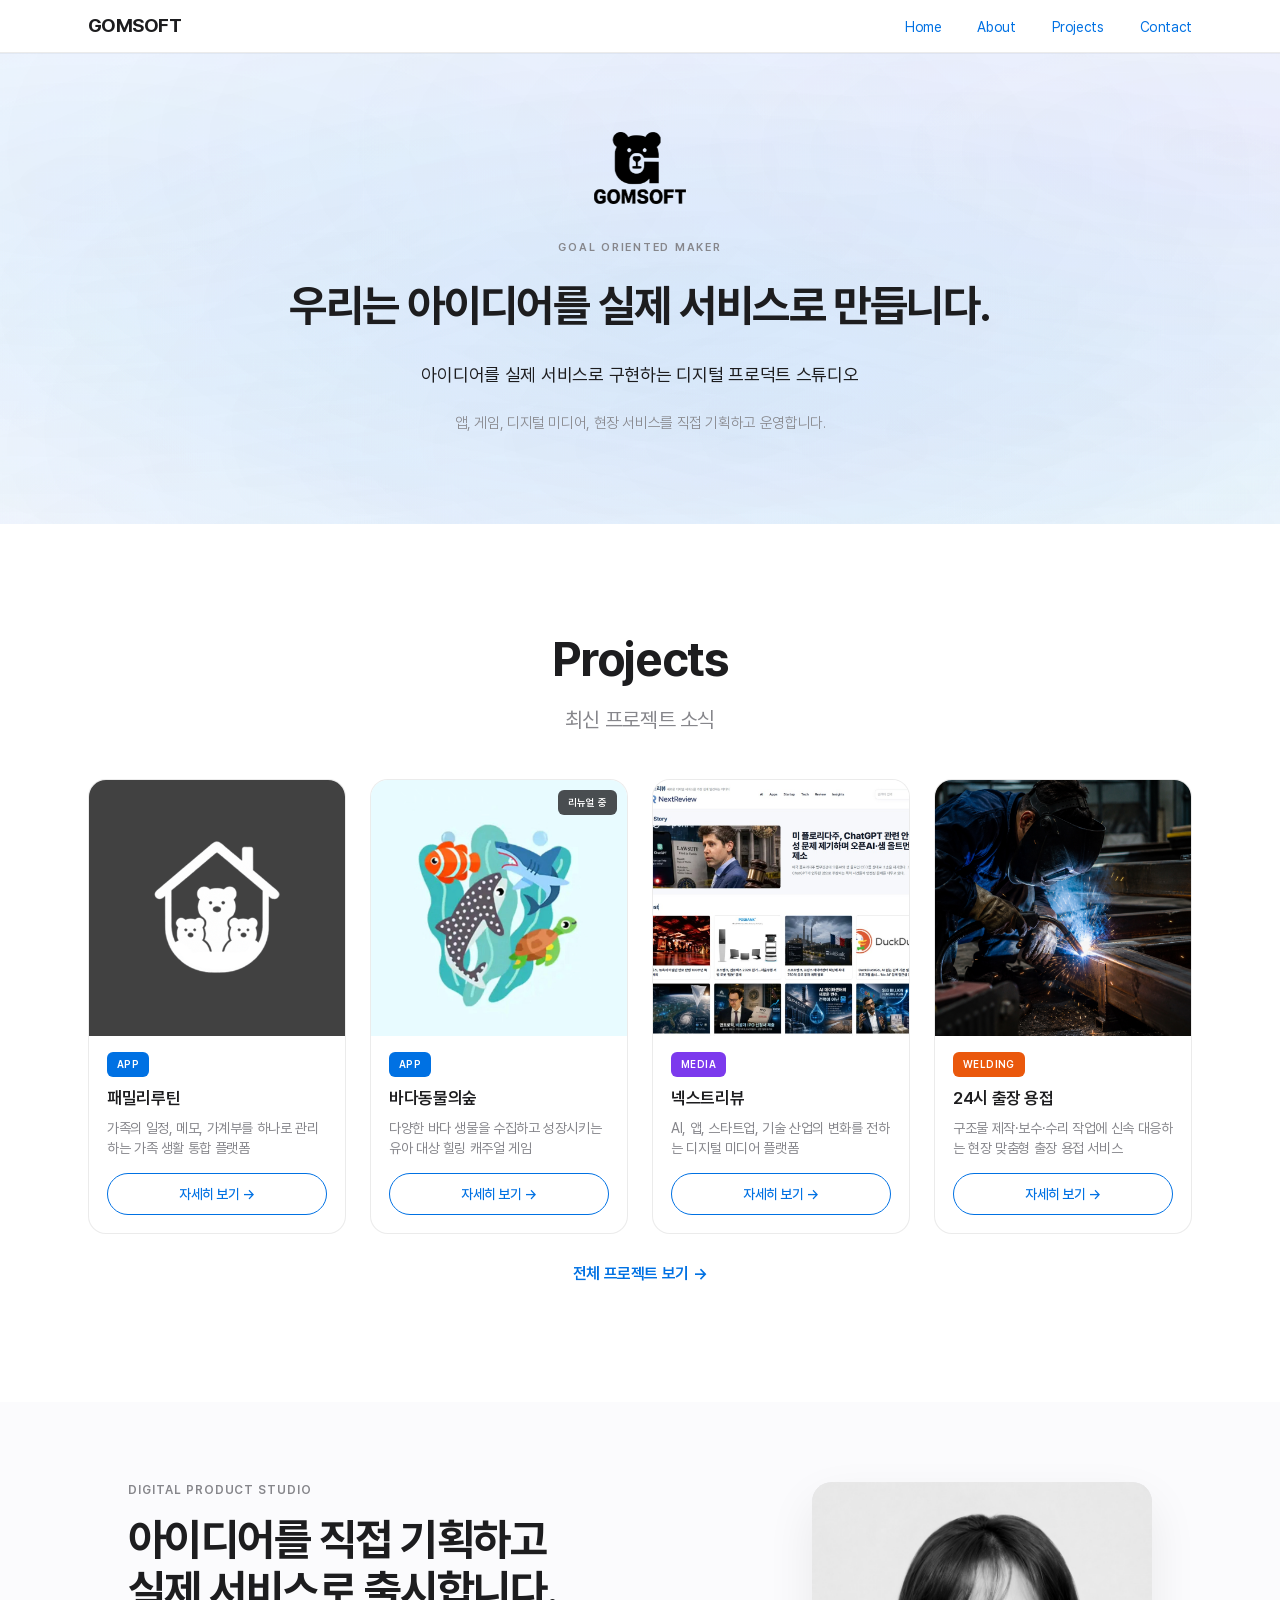
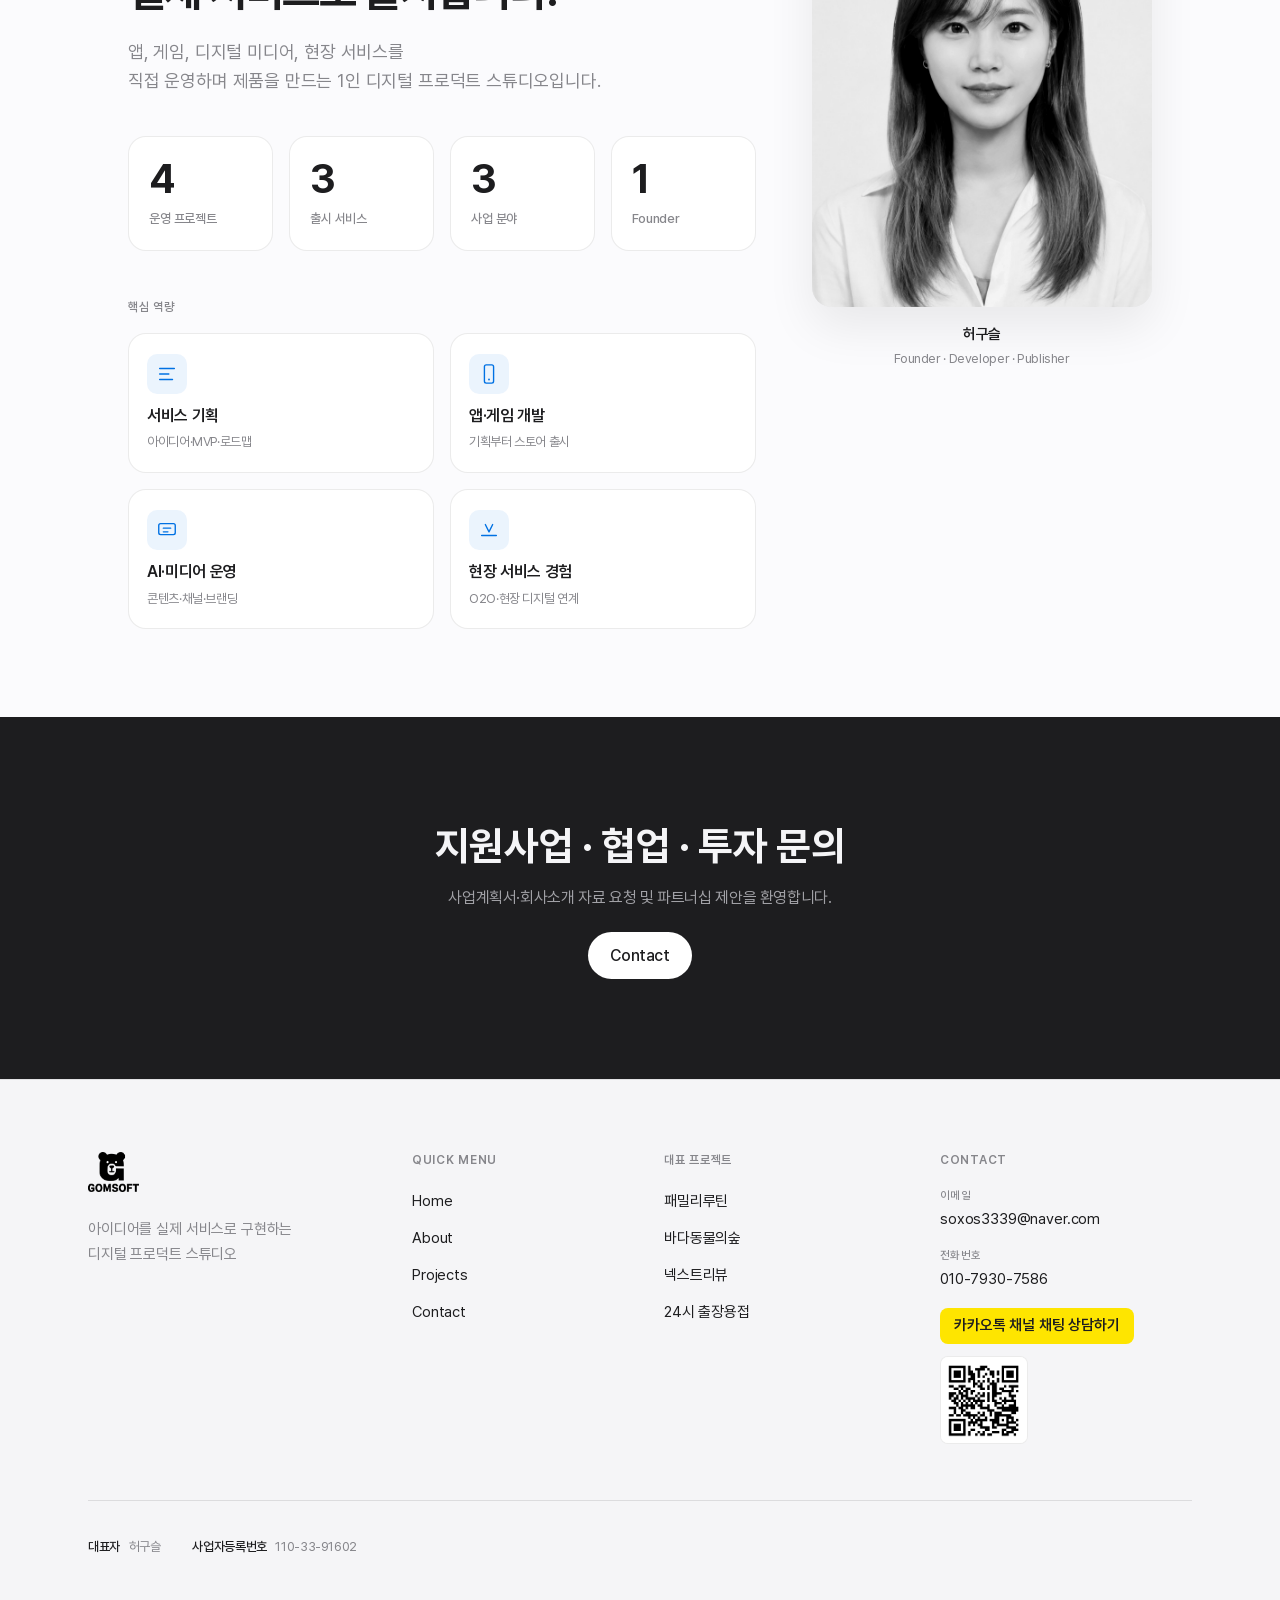
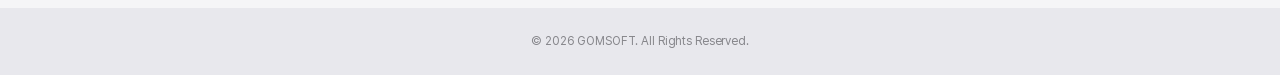
==== commit bf273b1a: "네이버 서치어드바이저 사이트 소유확인 메타 태그 추가 Co-authored-by: Cursor <cursoragent@cursor.com>" ====
--- a/index.html
+++ b/index.html
@@ -3,6 +3,7 @@
 <head>
   <meta charset="UTF-8">
   <meta name="viewport" content="width=device-width, initial-scale=1.0, viewport-fit=cover">
+  <meta name="naver-site-verification" content="7b83a0f41e36d6a4bb2c41cdb9a847f9651355a8">
   <meta name="description" content="GOMSOFT — Goal Oriented Maker. 아이디어를 실제 서비스로 구현하는 디지털 프로덕트 스튜디오.">
   <meta property="og:title" content="GOMSOFT | 디지털 프로덕트 스튜디오">
   <meta property="og:description" content="우리는 아이디어를 실제 서비스로 만듭니다.">
--- a/assets/css/main.css
+++ b/assets/css/main.css
@@ -139,93 +139,23 @@
   text-decoration: none;
 }
 
-.nav-toggle {
-  display: flex;
-  flex-direction: column;
-  align-items: center;
-  justify-content: center;
-  gap: 5px;
-  width: 44px;
-  height: 44px;
+.nav-menu {
+  display: none;
+  list-style: none;
   margin: 0;
   padding: 0;
-  background: var(--bg);
-  border: 1px solid var(--border);
-  border-radius: 10px;
-  cursor: pointer;
-  z-index: 1001;
-  flex-shrink: 0;
-  -webkit-tap-highlight-color: transparent;
-  transition: background 0.2s ease, border-color 0.2s ease;
-}
-
-.nav-toggle-bar {
-  display: block;
-  width: 18px;
-  height: 2px;
-  background: var(--text);
-  border-radius: 1px;
-  transition: transform 0.2s ease, opacity 0.2s ease;
-}
-
-.nav-toggle.is-open .nav-toggle-bar:nth-child(1) {
-  transform: translateY(7px) rotate(45deg);
-}
-
-.nav-toggle.is-open .nav-toggle-bar:nth-child(2) {
-  opacity: 0;
-}
-
-.nav-toggle.is-open .nav-toggle-bar:nth-child(3) {
-  transform: translateY(-7px) rotate(-45deg);
-}
-
-.nav-menu {
-  position: fixed;
-  top: var(--header-stack-height);
-  left: 0;
-  right: 0;
-  list-style: none;
-  margin: 0;
-  padding: 20px var(--container-pad) 28px;
-  background: rgba(255, 255, 255, 0.55);
-  backdrop-filter: saturate(180%) blur(20px);
-  -webkit-backdrop-filter: saturate(180%) blur(20px);
-  flex-direction: column;
-  align-items: stretch;
-  gap: 4px;
-  border-bottom: 1px solid var(--border);
-  transform: translateY(-110%);
-  opacity: 0;
-  pointer-events: none;
-  transition: transform 0.28s ease, opacity 0.28s ease;
-}
-
-.nav-menu.open {
-  transform: translateY(0);
-  opacity: 1;
-  pointer-events: auto;
-}
-
-.nav-menu a {
-  display: block;
-  padding: 14px 4px;
-  font-size: 17px;
-  font-weight: var(--fw-medium);
-  color: var(--text-secondary);
-  text-decoration: none;
-  min-height: 44px;
-  line-height: 44px;
-}
-
-.nav-menu a:hover,
-.nav-menu a.active {
-  color: var(--text);
-  text-decoration: none;
 }
 
 /* Mobile: category tabs below header */
 @media (max-width: 767px) {
+  .nav-inner {
+    justify-content: center;
+  }
+
+  .nav-menu {
+    display: none !important;
+  }
+
   .mobile-category-nav {
     display: block;
     height: var(--mobile-category-nav-height);
@@ -286,10 +216,6 @@
     padding-top: 28px;
   }
 
-  .contact-hero {
-    padding-top: 40px;
-  }
-
   .admin-wrap {
     padding-top: 24px;
   }
@@ -1484,21 +1410,16 @@
   margin: 0;
 }
 
-.page-hero,
-.contact-hero {
+.page-hero {
   position: relative;
   overflow: hidden;
   text-align: center;
+  padding: 28px var(--container-pad) 32px;
   background: #ffffff;
   isolation: isolate;
 }
 
-.page-hero {
-  padding: 28px var(--container-pad) 32px;
-}
-
-.page-hero .container,
-.contact-hero .container {
+.page-hero .container {
   position: relative;
   z-index: 1;
 }
@@ -1506,45 +1427,21 @@
 .page-hero h1 {
   font-size: clamp(30px, 7vw, 56px);
   font-weight: var(--fw-bold);
+  letter-spacing: -0.03em;
+  line-height: 1.15;
   margin: 0 0 8px;
+  color: var(--text);
 }
 
 .page-hero p {
   font-size: 16px;
+  font-weight: var(--fw-regular);
   color: var(--text-secondary);
   margin: 0;
+  line-height: 1.5;
 }
 
 /* ——— Contact page ——— */
-.contact-hero {
-  padding: 40px var(--container-pad) 48px;
-}
-
-.contact-hero-title {
-  font-size: clamp(28px, 6vw, 44px);
-  font-weight: var(--fw-bold);
-  letter-spacing: -0.035em;
-  line-height: 1.15;
-  margin: 0 0 16px;
-  color: var(--text);
-}
-
-.contact-hero-lead {
-  font-size: clamp(16px, 2.8vw, 20px);
-  font-weight: var(--fw-regular);
-  color: var(--text);
-  margin: 0 0 8px;
-  line-height: 1.5;
-}
-
-.contact-hero-support {
-  font-size: clamp(15px, 2.4vw, 18px);
-  font-weight: var(--fw-light);
-  color: var(--text-secondary);
-  margin: 0;
-  line-height: 1.55;
-}
-
 /* Contact: subtle → white → subtle → white → subtle */
 .contact-block {
   padding: var(--section-pad) 0;
@@ -1703,10 +1600,6 @@
 }
 
 @media (min-width: 768px) {
-  .contact-hero {
-    padding: 56px var(--container-pad) 64px;
-  }
-
   .contact-inquiry-grid {
     gap: 16px;
   }
@@ -2178,8 +2071,8 @@
     font-size: 17px;
   }
 
-  .nav-toggle {
-    display: none;
+  .nav-inner {
+    justify-content: space-between;
   }
 
   .mobile-category-nav {
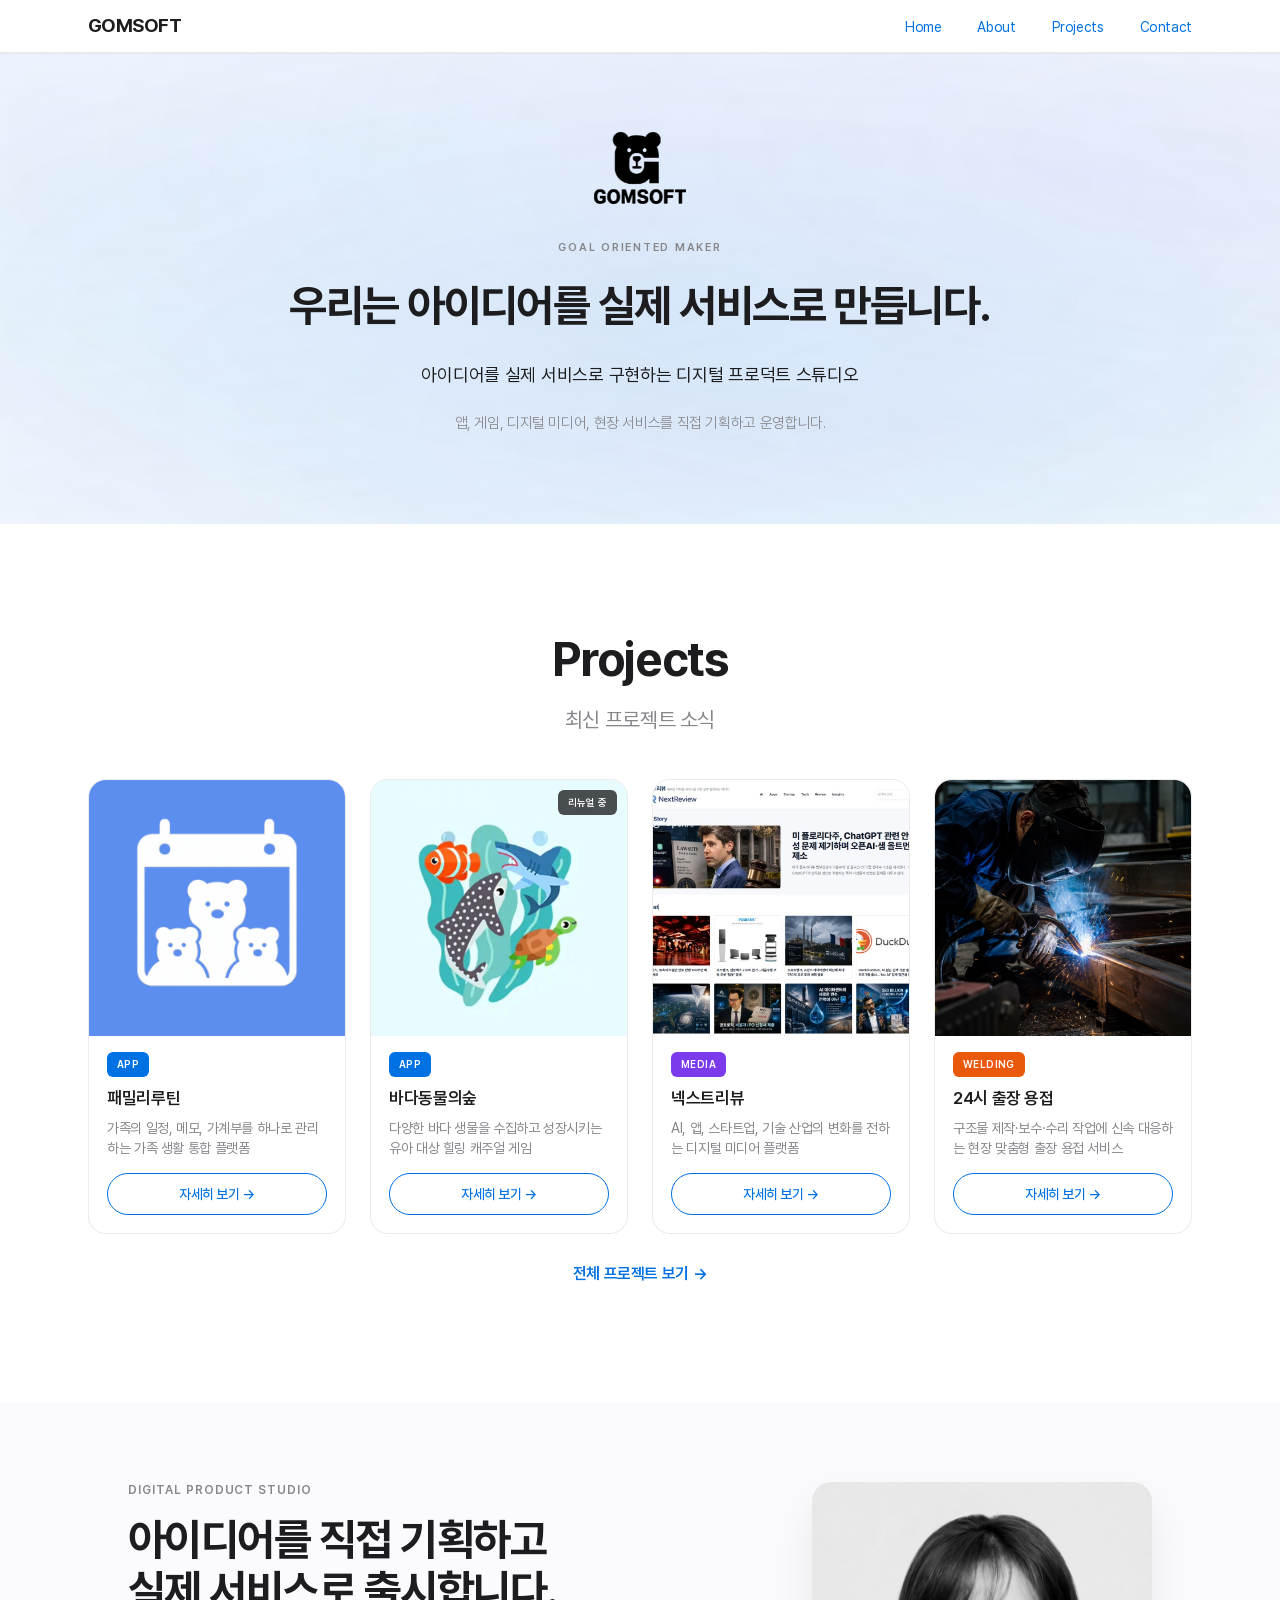
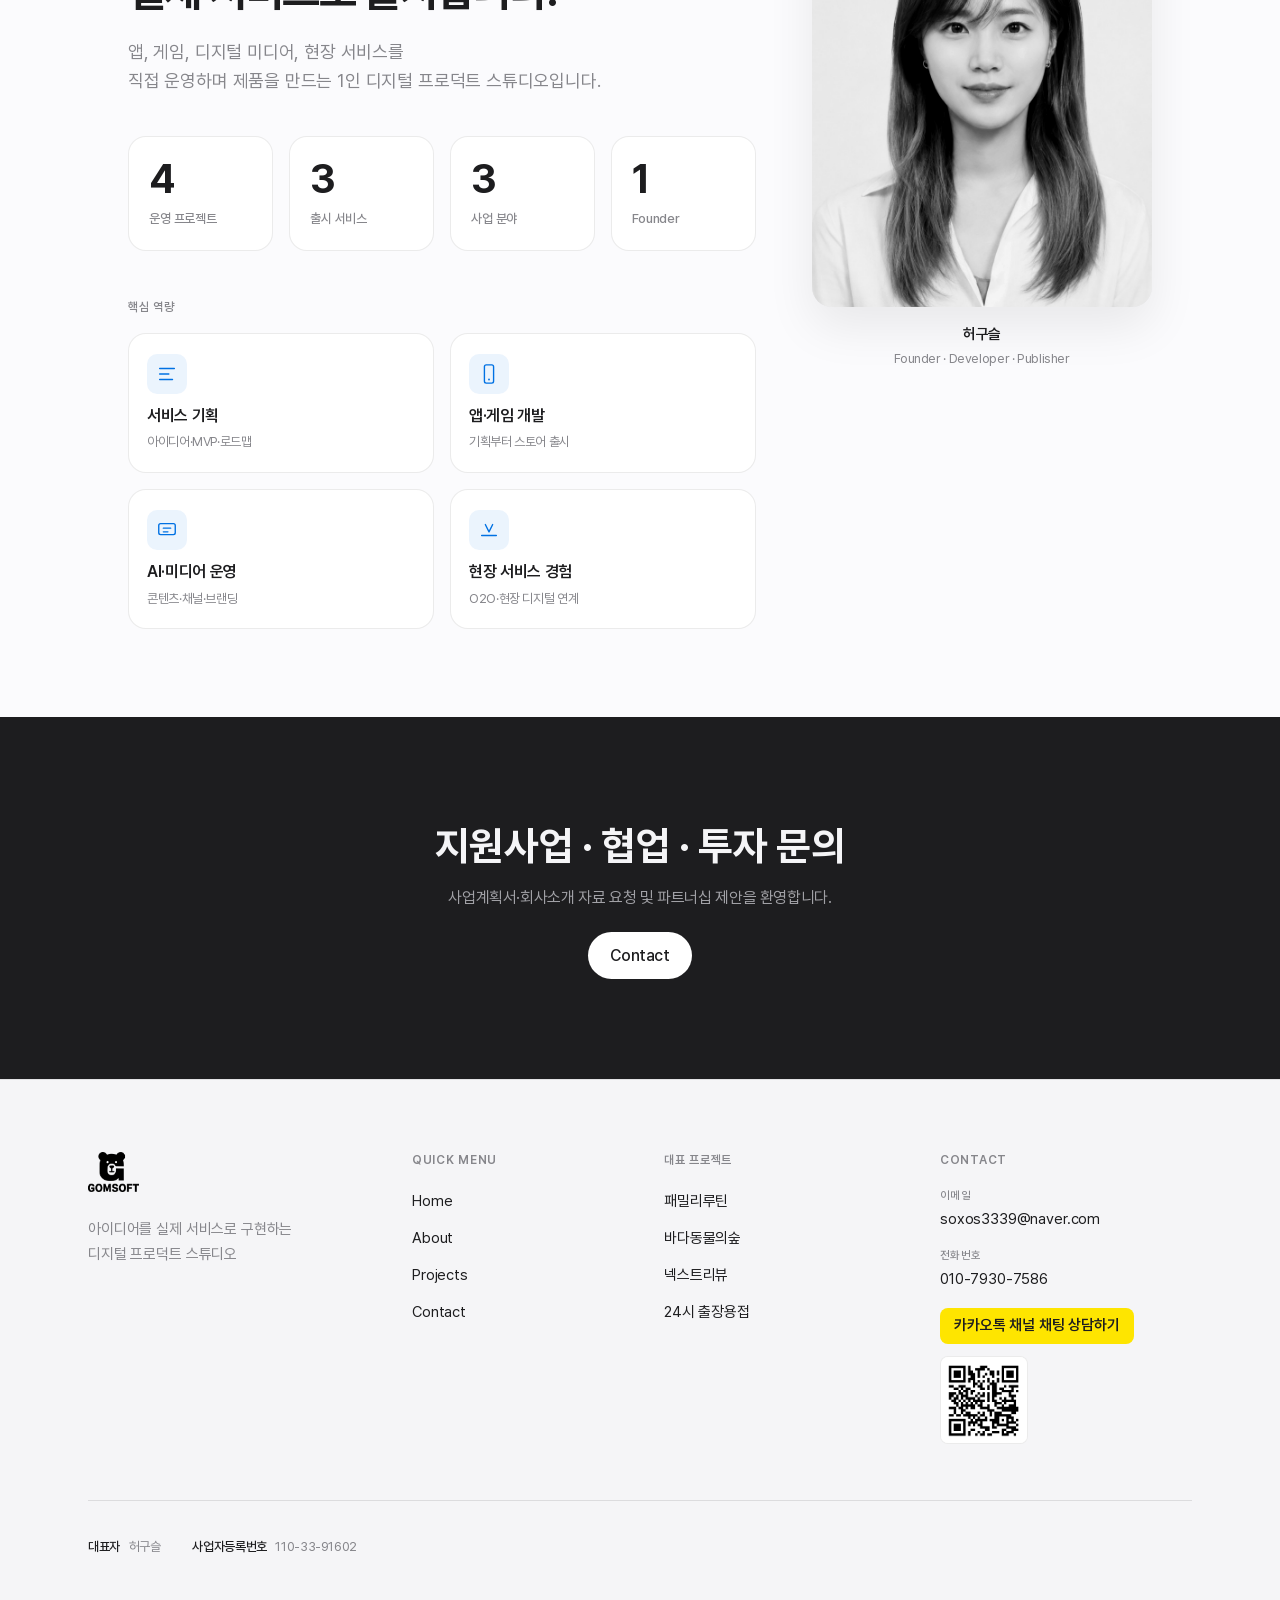
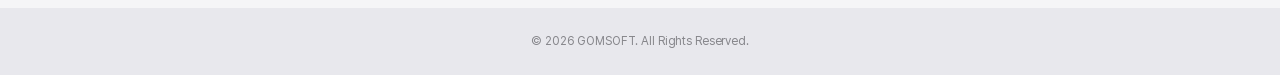
==== commit 2e3e77ba: "곰소프트 로고 파비콘 추가 (검색결과·브라우저 탭 대표 이미지) Co-authored-by: Cursor <cursoragent@cursor.com>" ====
--- a/index.html
+++ b/index.html
@@ -4,9 +4,13 @@
   <meta charset="UTF-8">
   <meta name="viewport" content="width=device-width, initial-scale=1.0, viewport-fit=cover">
   <meta name="naver-site-verification" content="7b83a0f41e36d6a4bb2c41cdb9a847f9651355a8">
-  <meta name="description" content="GOMSOFT — Goal Oriented Maker. 아이디어를 실제 서비스로 구현하는 디지털 프로덕트 스튜디오.">
-  <meta property="og:title" content="GOMSOFT | 디지털 프로덕트 스튜디오">
-  <meta property="og:description" content="우리는 아이디어를 실제 서비스로 만듭니다.">
+  <meta name="google-site-verification" content="grHy3ek8m6wwa5z8TFUlc0TKg7Xx_QlhAD6oJP2RKKw">
+  <link rel="icon" type="image/png" href="/favicon.png">
+  <link rel="shortcut icon" type="image/png" href="/favicon.png">
+  <link rel="apple-touch-icon" href="/favicon.png">
+  <meta name="description" content="아이디어를 실제 서비스로 구현하며 앱, 게임, 디지털 미디어, 현장 서비스를 직접 기획하고 운영합니다.">
+  <meta property="og:title" content="곰소프트 GOMSOFT | 앱·웹·AI 서비스를 만드는 개발 스튜디오">
+  <meta property="og:description" content="아이디어를 앱, 웹, AI 서비스로 구현합니다. GOMSOFT는 기획부터 개발, 출시와 운영까지 직접 수행하는 독립 개발 스튜디오입니다.">
   <meta property="og:type" content="website">
   <meta property="og:url" content="https://gomsoft.kr/">
   <meta property="og:image" content="https://gomsoft.kr/gomsoft_logo.png">
@@ -15,7 +19,7 @@
   <link rel="preload" href="/assets/fonts/pretendard/Pretendard-Regular.subset.woff2" as="font" type="font/woff2" crossorigin>
   <link rel="preload" href="/assets/fonts/pretendard/Pretendard-Bold.subset.woff2" as="font" type="font/woff2" crossorigin>
   <link rel="stylesheet" href="/assets/css/main.css">
-  <title>GOMSOFT | 디지털 프로덕트 스튜디오</title>
+  <title>곰소프트 GOMSOFT | 앱·웹·AI 서비스를 만드는 개발 스튜디오</title>
 </head>
 <body>
   <div id="siteHeader"></div>
--- a/assets/css/main.css
+++ b/assets/css/main.css
@@ -219,6 +219,34 @@
   .admin-wrap {
     padding-top: 24px;
   }
+
+  .post-detail-actions-row {
+    display: grid;
+    grid-template-columns: repeat(2, minmax(0, 1fr));
+    gap: 8px;
+    overflow-x: visible;
+    justify-content: stretch;
+    padding: 0;
+  }
+
+  .post-detail-actions-row .btn {
+    flex: unset;
+    width: auto;
+    min-width: 0;
+    padding: 11px 12px;
+    font-size: 14px;
+    white-space: normal;
+    word-break: keep-all;
+    line-height: 1.35;
+  }
+
+  .post-detail-actions-row .btn:first-child {
+    grid-column: 1 / -1;
+  }
+
+  .post-detail-actions-row .btn:last-child:nth-child(even) {
+    grid-column: 1 / -1;
+  }
 }
 
 /* ——— Hero (Aurora · OpenAI / Linear tone) ——— */
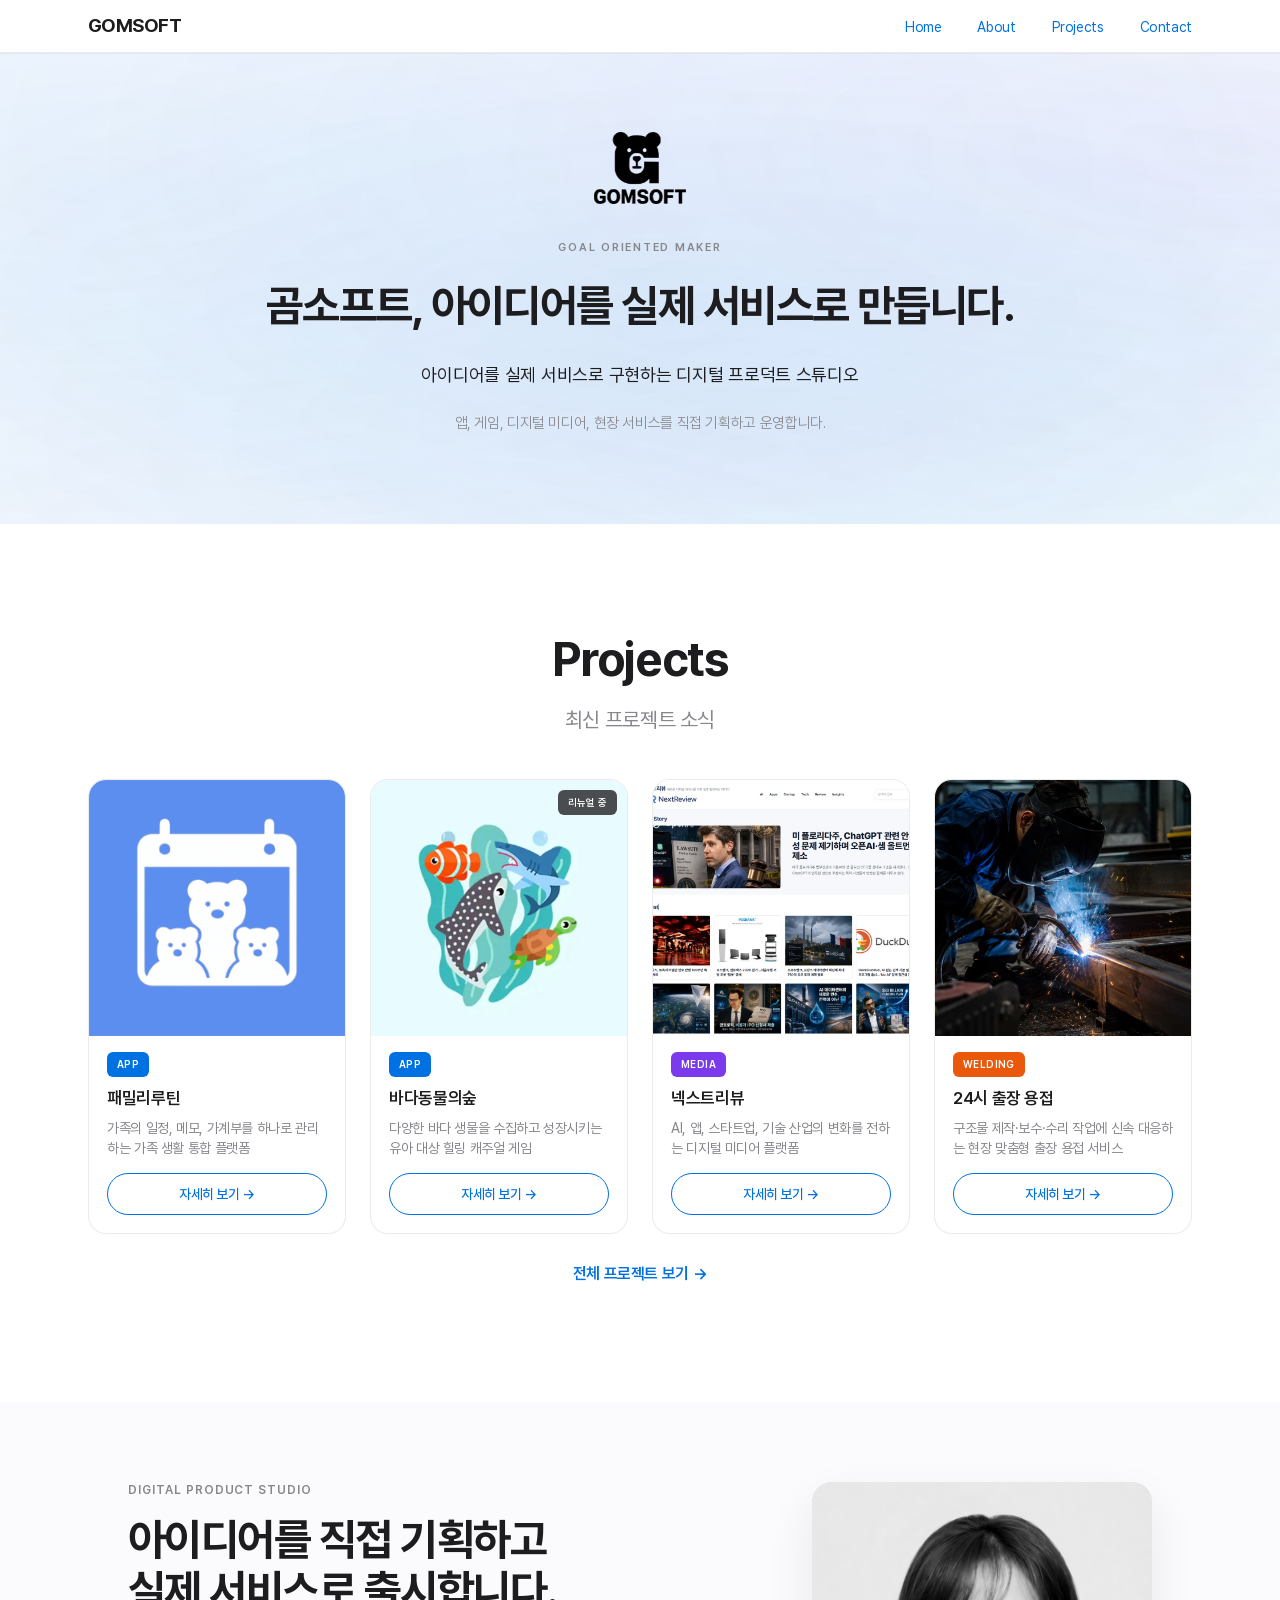
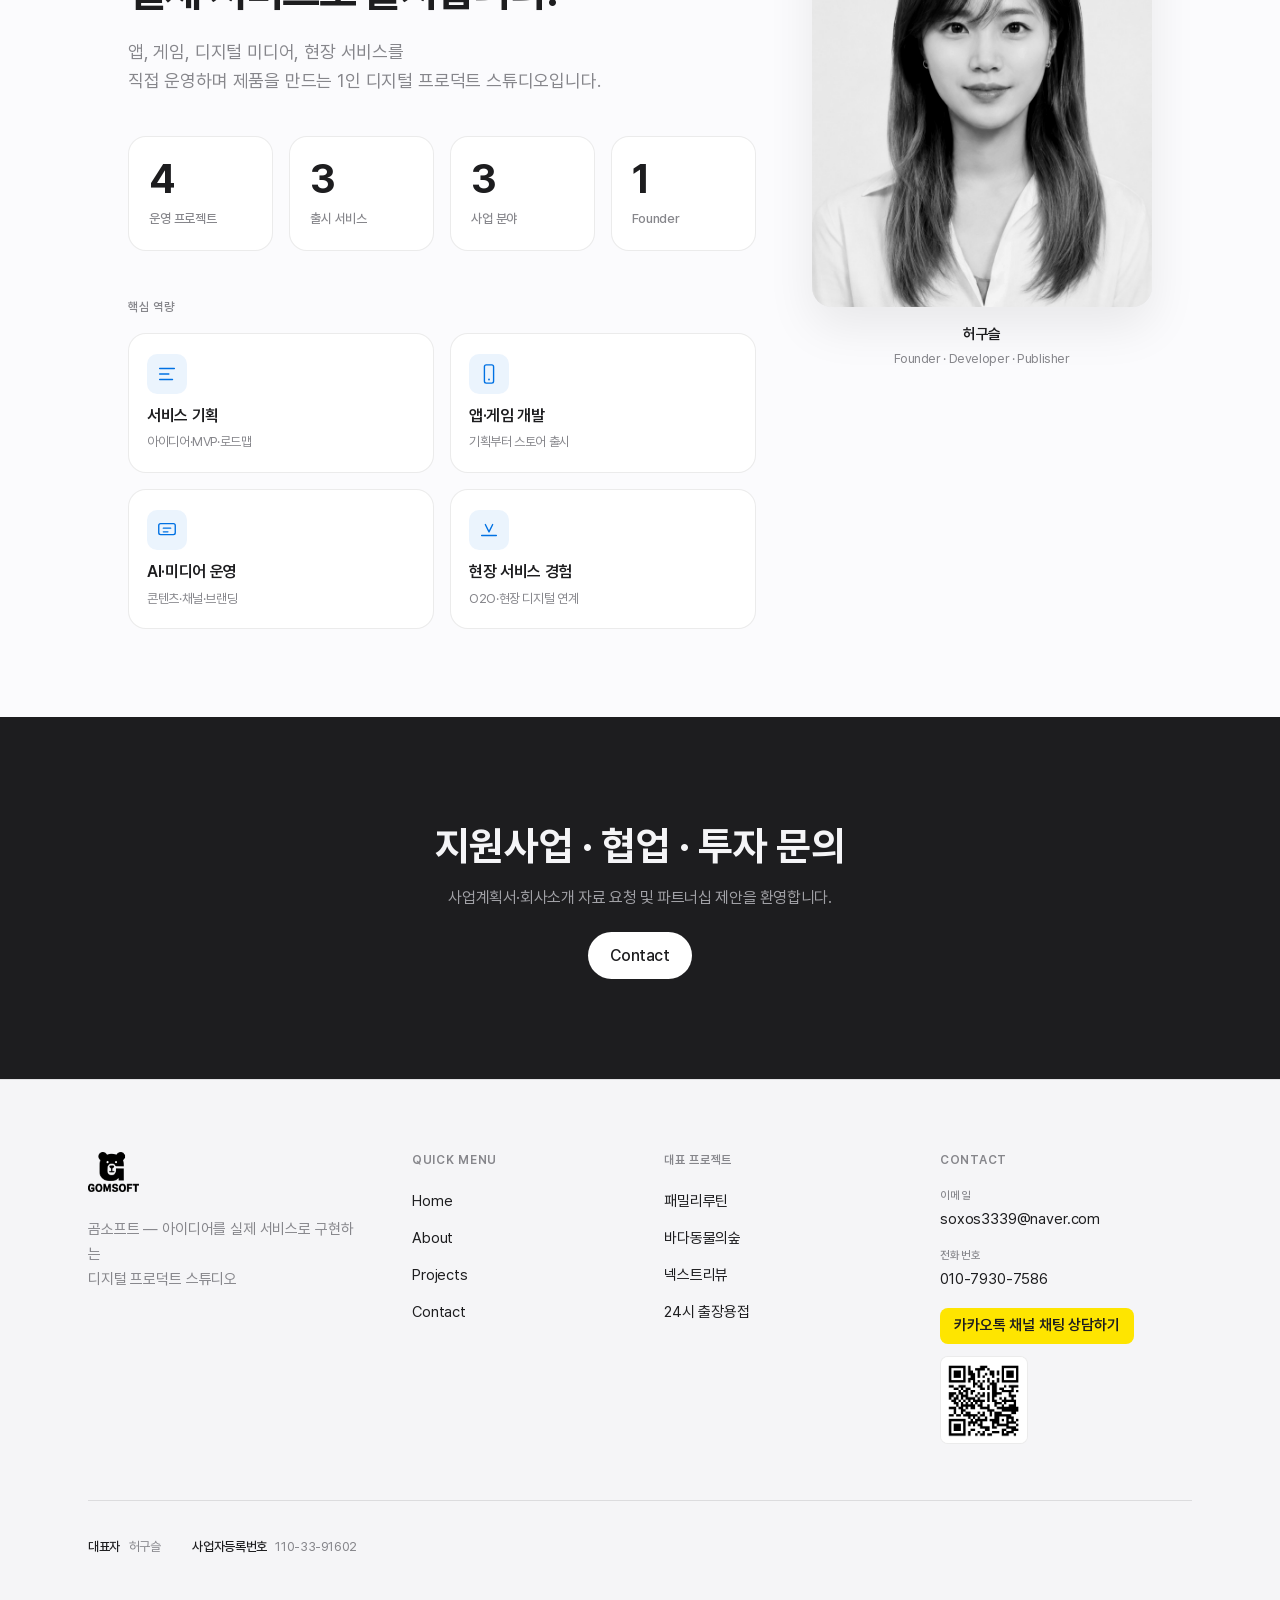
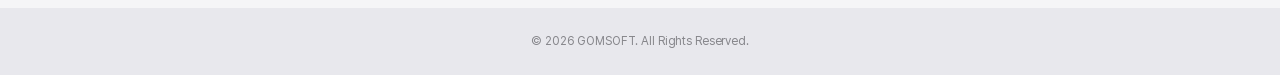
==== commit 45ff1f08: "네이버·구글 SEO 강화: RSS 피드, JSON-LD, 브랜드 키워드 정적 노출 Co-authored-by: Cursor <cursoragent@cursor.com>" ====
--- a/index.html
+++ b/index.html
@@ -5,21 +5,75 @@
   <meta name="viewport" content="width=device-width, initial-scale=1.0, viewport-fit=cover">
   <meta name="naver-site-verification" content="7b83a0f41e36d6a4bb2c41cdb9a847f9651355a8">
   <meta name="google-site-verification" content="grHy3ek8m6wwa5z8TFUlc0TKg7Xx_QlhAD6oJP2RKKw">
+  <meta name="facebook-domain-verification" content="tf80adbw09rxez6p5wdm7rk0ybm8rv">
+  <link rel="icon" href="/favicon.ico" sizes="any">
   <link rel="icon" type="image/png" href="/favicon.png">
-  <link rel="shortcut icon" type="image/png" href="/favicon.png">
+  <link rel="shortcut icon" href="/favicon.ico">
   <link rel="apple-touch-icon" href="/favicon.png">
-  <meta name="description" content="아이디어를 실제 서비스로 구현하며 앱, 게임, 디지털 미디어, 현장 서비스를 직접 기획하고 운영합니다.">
+  <meta name="description" content="곰소프트(GOMSOFT)는 앱, 게임, AI·디지털 미디어, 현장 서비스를 직접 기획·개발·운영하는 독립 개발 스튜디오입니다.">
+  <meta name="keywords" content="곰소프트, GOMSOFT, 개발 스튜디오, 앱 개발, AI 서비스, 웹 개발, 패밀리루틴, 넥스트리뷰">
+  <meta name="author" content="곰소프트 GOMSOFT">
   <meta property="og:title" content="곰소프트 GOMSOFT | 앱·웹·AI 서비스를 만드는 개발 스튜디오">
-  <meta property="og:description" content="아이디어를 앱, 웹, AI 서비스로 구현합니다. GOMSOFT는 기획부터 개발, 출시와 운영까지 직접 수행하는 독립 개발 스튜디오입니다.">
+  <meta property="og:description" content="아이디어를 앱, 웹, AI 서비스로 구현합니다. 곰소프트 GOMSOFT는 기획부터 개발, 출시와 운영까지 직접 수행하는 독립 개발 스튜디오입니다.">
   <meta property="og:type" content="website">
+  <meta property="og:site_name" content="곰소프트 GOMSOFT">
+  <meta property="og:locale" content="ko_KR">
   <meta property="og:url" content="https://gomsoft.kr/">
   <meta property="og:image" content="https://gomsoft.kr/gomsoft_logo.png">
   <meta name="twitter:card" content="summary_large_image">
   <link rel="canonical" href="https://gomsoft.kr/">
+  <link rel="alternate" type="application/rss+xml" title="곰소프트 GOMSOFT RSS" href="https://gomsoft.kr/rss.xml">
   <link rel="preload" href="/assets/fonts/pretendard/Pretendard-Regular.subset.woff2" as="font" type="font/woff2" crossorigin>
   <link rel="preload" href="/assets/fonts/pretendard/Pretendard-Bold.subset.woff2" as="font" type="font/woff2" crossorigin>
   <link rel="stylesheet" href="/assets/css/main.css">
   <title>곰소프트 GOMSOFT | 앱·웹·AI 서비스를 만드는 개발 스튜디오</title>
+  <script type="application/ld+json">
+  {
+    "@context": "https://schema.org",
+    "@graph": [
+      {
+        "@type": "Organization",
+        "@id": "https://gomsoft.kr/#organization",
+        "name": "곰소프트",
+        "alternateName": ["GOMSOFT", "곰소프트 GOMSOFT", "Gomsoft"],
+        "url": "https://gomsoft.kr/",
+        "logo": "https://gomsoft.kr/gomsoft_logo.png",
+        "image": "https://gomsoft.kr/gomsoft_logo.png",
+        "description": "곰소프트(GOMSOFT)는 앱, 게임, AI·디지털 미디어, 현장 서비스를 직접 기획·개발·운영하는 독립 개발 스튜디오입니다.",
+        "email": "soxos3339@naver.com",
+        "telephone": "+82-10-7930-7586",
+        "founder": {
+          "@type": "Person",
+          "name": "허구슬"
+        },
+        "sameAs": [
+          "https://pf.kakao.com/_TPxmGX",
+          "https://www.nextreview.kr/"
+        ]
+      },
+      {
+        "@type": "WebSite",
+        "@id": "https://gomsoft.kr/#website",
+        "url": "https://gomsoft.kr/",
+        "name": "곰소프트 GOMSOFT",
+        "alternateName": "GOMSOFT",
+        "description": "앱·웹·AI 서비스를 만드는 개발 스튜디오",
+        "publisher": { "@id": "https://gomsoft.kr/#organization" },
+        "inLanguage": "ko-KR"
+      },
+      {
+        "@type": "WebPage",
+        "@id": "https://gomsoft.kr/#webpage",
+        "url": "https://gomsoft.kr/",
+        "name": "곰소프트 GOMSOFT | 앱·웹·AI 서비스를 만드는 개발 스튜디오",
+        "isPartOf": { "@id": "https://gomsoft.kr/#website" },
+        "about": { "@id": "https://gomsoft.kr/#organization" },
+        "description": "곰소프트(GOMSOFT)는 앱, 게임, AI·디지털 미디어, 현장 서비스를 직접 기획·개발·운영하는 독립 개발 스튜디오입니다.",
+        "inLanguage": "ko-KR"
+      }
+    ]
+  }
+  </script>
 </head>
 <body>
   <div id="siteHeader"></div>
@@ -27,12 +81,12 @@
   <section class="hero" id="homeHero">
     <div class="hero-inner">
       <div class="hero-logo">
-        <img src="/assets/images/gomsoft-logo.png" alt="GOMSOFT" decoding="async">
+        <img src="/assets/images/gomsoft-logo.png" alt="곰소프트 GOMSOFT 로고" decoding="async">
       </div>
-      <p class="hero-eyebrow" id="heroEyebrow"></p>
-      <h1 id="heroHeadline"></h1>
-      <p class="hero-lead" id="heroLead"></p>
-      <p class="hero-support" id="heroSupport"></p>
+      <p class="hero-eyebrow" id="heroEyebrow">Goal Oriented Maker</p>
+      <h1 id="heroHeadline">곰소프트, 아이디어를 실제 서비스로 만듭니다.</h1>
+      <p class="hero-lead" id="heroLead">아이디어를 실제 서비스로 구현하는 디지털 프로덕트 스튜디오</p>
+      <p class="hero-support" id="heroSupport">앱, 게임, 디지털 미디어, 현장 서비스를 직접 기획하고 운영합니다.</p>
     </div>
   </section>
 
